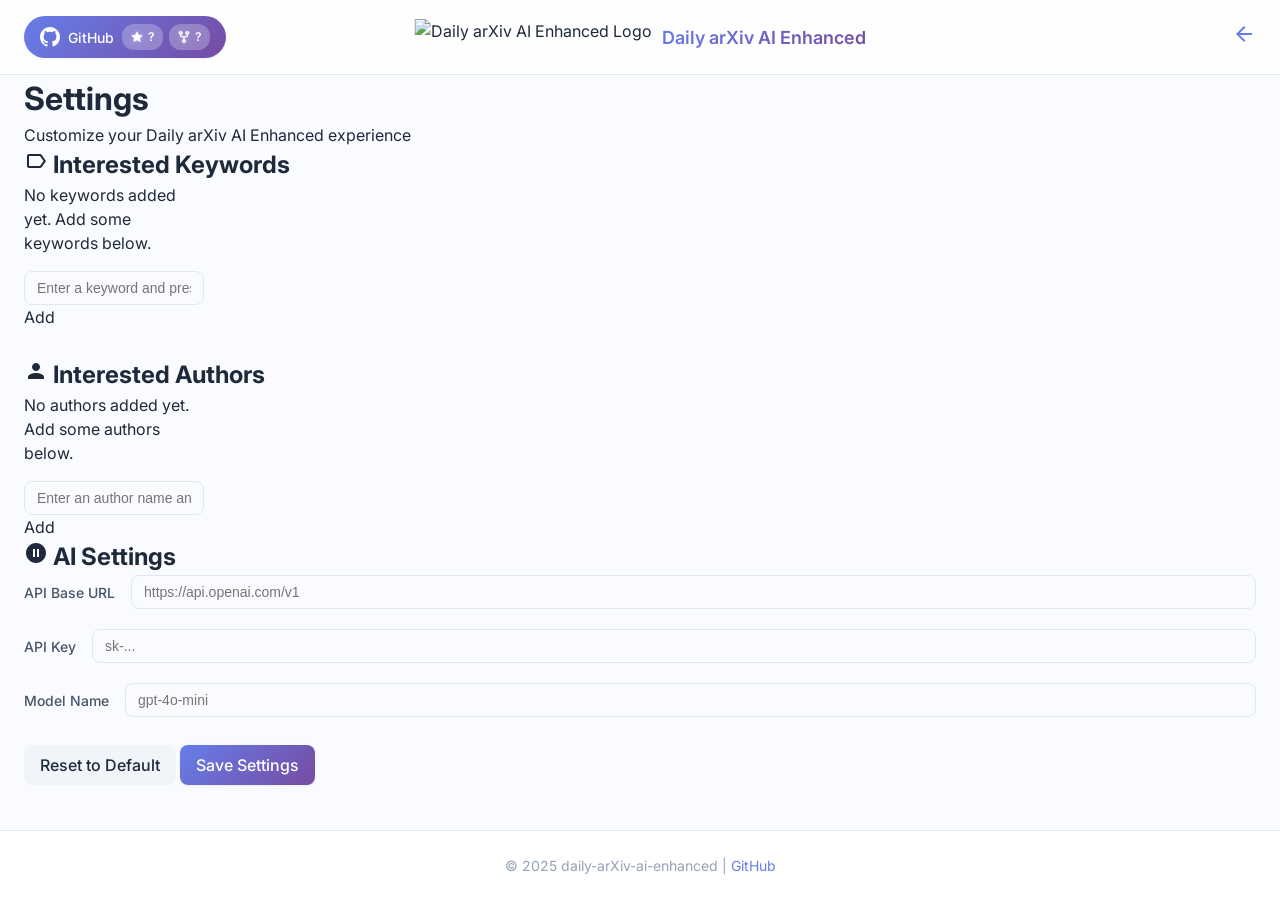
==== settings.html @ f6336b43 "feat: truncate card text, on-demand AI generation, AI settings - Card abstract capped at 4 lines via" ====
<!DOCTYPE html>
<html lang="zh-CN">
<head>
    <meta charset="UTF-8">
    <meta name="viewport" content="width=device-width, initial-scale=1.0">
    <meta name="description" content="daily arxiv ai-enhanced settings">
    <title>Settings - Daily arXiv AI Enhanced</title>
    <link rel="icon" type="image/png" href="assets/logo2-removebg-preview.png">
    <link rel="shortcut icon" type="image/png" href="assets/logo2-removebg-preview.png">
    <link rel="stylesheet" href="css/styles.css">
    <link rel="stylesheet" href="css/settings.css">
    <link rel="stylesheet" href="https://fonts.googleapis.com/css2?family=Inter:wght@300;400;500;600;700&display=swap">

    <!-- Authentication Scripts -->
    <script src="js/auth-config.js"></script>
    <script src="js/auth.js"></script>
    <script>
        // Check authentication on page load
        Auth.requireAuth();

        // Show logout button only if password protection is enabled
        document.addEventListener('DOMContentLoaded', function() {
            const logoutButton = document.getElementById('logoutButton');
            if (logoutButton && Auth.isPasswordEnabled()) {
                logoutButton.style.display = '';
            }
        });
    </script>
</head>
<body>
    <div class="app-container">
        <header>
            <div class="header-content">
                <div class="header-left">
                    <a href="https://github.com/dw-dengwei/daily-arXiv-ai-enhanced" target="_blank" class="github-button">
                        <svg height="20" width="20" viewBox="0 0 16 16" fill="currentColor" xmlns="http://www.w3.org/2000/svg">
                            <path fill-rule="evenodd" d="M8 0C3.58 0 0 3.58 0 8c0 3.54 2.29 6.53 5.47 7.59.4.07.55-.17.55-.38 0-.19-.01-.82-.01-1.49-2.01.37-2.53-.49-2.69-.94-.09-.23-.48-.94-.82-1.13-.28-.15-.68-.52-.01-.53.63-.01 1.08.58 1.23.82.72 1.21 1.87.87 2.33.66.07-.52.28-.87.51-1.07-1.78-.2-3.64-.89-3.64-3.95 0-.87.31-1.59.82-2.15-.08-.2-.36-1.02.08-2.12 0 0 .67-.21 2.2.82.64-.18 1.32-.27 2-.27.68 0 1.36.09 2 .27 1.53-1.04 2.2-.82 2.2-.82.44 1.1.16 1.92.08 2.12.51.56.82 1.27.82 2.15 0 3.07-1.87 3.75-3.65 3.95.29.25.54.73.54 1.48 0 1.07-.01 1.93-.01 2.2 0 .21.15.46.55.38A8.013 8.013 0 0016 8c0-4.42-3.58-8-8-8z"></path>
                        </svg>
                        <span class="github-text">GitHub</span>
                        <div class="github-stats">
                            <div class="star-badge">
                                <svg width="14" height="14" viewBox="0 0 24 24" fill="currentColor">
                                    <path d="M12 2l3.09 6.26L22 9.27l-5 4.87 1.18 6.88L12 17.77l-6.18 3.25L7 14.14 2 9.27l6.91-1.01L12 2z"/>
                                </svg>
                                <span class="star-count" id="starCount">-</span>
                            </div>
                            <div class="fork-badge">
                                <svg width="14" height="14" viewBox="0 0 16 16" fill="currentColor">
                                    <path d="M5 5.372v.878c0 .414.336.75.75.75h4.5a.75.75 0 0 0 .75-.75v-.878a2.25 2.25 0 1 1 1.5 0v.878a2.25 2.25 0 0 1-2.25 2.25h-1.5v2.128a2.251 2.251 0 1 1-1.5 0V8.5h-1.5A2.25 2.25 0 0 1 3.5 6.25v-.878a2.25 2.25 0 1 1 1.5 0ZM5 3.25a.75.75 0 1 0-1.5 0 .75.75 0 0 0 1.5 0Zm6.75.75a.75.75 0 1 0 0-1.5.75.75 0 0 0 0 1.5Zm-3 8.75a.75.75 0 1 0-1.5 0 .75.75 0 0 0 1.5 0Z"/>
                                </svg>
                                <span class="fork-count" id="forkCount">-</span>
                            </div>
                        </div>
                    </a>
                </div>
                
                <div class="header-center">
                    <a href="index.html" class="site-logo">
                        <img src="assets/logo2-removebg-preview.png" alt="Daily arXiv AI Enhanced Logo" class="logo-image">
                        <span class="site-title">Daily arXiv AI Enhanced</span>
                    </a>
                </div>
                
                <div class="header-controls">
                    <a href="index.html" class="back-button">
                        <svg width="24" height="24" viewBox="0 0 24 24" fill="none" xmlns="http://www.w3.org/2000/svg">
                            <path d="M20 11H7.83L13.42 5.41L12 4L4 12L12 20L13.41 18.59L7.83 13H20V11Z" fill="currentColor"/>
                        </svg>
                    </a>
                    <button id="logoutButton" onclick="Auth.logout()" class="icon-button" title="Logout" style="border: none; background: transparent; cursor: pointer; color: #e74c3c; display: none;">
                        <svg width="24" height="24" viewBox="0 0 24 24" fill="none" xmlns="http://www.w3.org/2000/svg">
                            <path d="M17 7L15.59 8.41L18.17 11H8V13H18.17L15.59 15.59L17 17L22 12L17 7ZM4 5H12V3H4C2.9 3 2 3.9 2 5V19C2 20.1 2.9 21 4 21H12V19H4V5Z" fill="currentColor"/>
                        </svg>
                    </button>
                </div>
            </div>
        </header>

        <main class="settings-page">
            <div class="settings-container">
                <div class="settings-header">
                    <h1>Settings</h1>
                    <p>Customize your Daily arXiv AI Enhanced experience</p>
                </div>

                <div class="settings-content">
                    <div class="settings-section">
                        <h2 class="keyword-section-title">
                            <svg width="24" height="24" viewBox="0 0 24 24" fill="none" xmlns="http://www.w3.org/2000/svg">
                                <path d="M17.63 5.84C17.27 5.33 16.67 5 16 5L5 5.01C3.9 5.01 3 5.9 3 7V17C3 18.1 3.9 18.99 5 18.99L16 19C16.67 19 17.27 18.67 17.63 18.16L22 12L17.63 5.84ZM16 17H5V7H16L19.55 12L16 17Z" fill="currentColor"/>
                            </svg>
                            Interested Keywords
                        </h2>
                        <div class="settings-card">
                            <div class="settings-item">
                                <div class="tag-selector">
                                    <div class="selected-tags" id="selectedKeywords">
                                        <div class="empty-tag-message" id="emptyTagMessage">No keywords added yet. Add some keywords below.</div>
                                    </div>
                                    <div class="tag-input-container">
                                        <input type="text" id="keywordInput" class="settings-input" placeholder="Enter a keyword and press Enter...">
                                        <button id="addKeyword" class="add-tag-button">Add</button>
                                    </div>
                                </div>
                            </div>
                        </div>
                    </div>

                    <div class="settings-section">
                        <h2 class="keyword-section-title">
                            <svg width="24" height="24" viewBox="0 0 24 24" fill="none" xmlns="http://www.w3.org/2000/svg">
                                <path d="M12 12c2.21 0 4-1.79 4-4s-1.79-4-4-4-4 1.79-4 4 1.79 4 4 4zm0 2c-2.67 0-8 1.34-8 4v2h16v-2c0-2.66-5.33-4-8-4z" fill="currentColor"/>
                            </svg>
                            Interested Authors
                        </h2>
                        <div class="settings-card">
                            <div class="settings-item">
                                <div class="tag-selector">
                                    <div class="selected-tags" id="selectedAuthors">
                                        <div class="empty-tag-message" id="emptyAuthorMessage">No authors added yet. Add some authors below.</div>
                                    </div>
                                    <div class="tag-input-container">
                                        <input type="text" id="authorInput" class="settings-input" placeholder="Enter an author name and press Enter...">
                                        <button id="addAuthor" class="add-tag-button">Add</button>
                                    </div>
                                </div>
                            </div>
                        </div>
                    </div>
                </div>

                    <div class="settings-section">
                        <h2 class="keyword-section-title">
                            <svg width="24" height="24" viewBox="0 0 24 24" fill="none" xmlns="http://www.w3.org/2000/svg">
                                <path d="M12 2C6.48 2 2 6.48 2 12s4.48 10 10 10 10-4.48 10-10S17.52 2 12 2zm-1 14H9V8h2v8zm4 0h-2V8h2v8z" fill="currentColor"/>
                            </svg>
                            AI Settings
                        </h2>
                        <div class="settings-card">
                            <div class="settings-item">
                                <label>API Base URL</label>
                                <input type="text" id="aiBaseUrl" class="settings-input" placeholder="https://api.openai.com/v1" style="flex:1;margin-left:16px;">
                            </div>
                            <div class="settings-item">
                                <label>API Key</label>
                                <input type="password" id="aiApiKey" class="settings-input" placeholder="sk-..." style="flex:1;margin-left:16px;">
                            </div>
                            <div class="settings-item">
                                <label>Model Name</label>
                                <input type="text" id="aiModelName" class="settings-input" placeholder="gpt-4o-mini" style="flex:1;margin-left:16px;">
                            </div>
                        </div>
                    </div>

                <div class="settings-actions">
                    <button id="resetSettings" class="button">Reset to Default</button>
                    <button id="saveSettings" class="button primary">Save Settings</button>
                </div>
            </div>
        </main>
        
        <footer>
            <div class="footer-content">
                <p>&copy; 2025 daily-arXiv-ai-enhanced | <a href="https://github.com/dw-dengwei/daily-arXiv-ai-enhanced" target="_blank">GitHub</a></p>
            </div>
        </footer>
    </div>

    <script src="js/settings.js"></script>
</body>
</html>
---- css/styles.css ----
/* 基础样式 */
:root {
  --primary-color: #667eea;
  --secondary-color: #764ba2;
  --accent-color: #6d2dad;
  --gradient-primary: linear-gradient(135deg, #667eea 0%, #764ba2 100%);
  --gradient-light: linear-gradient(135deg, #e0e7ff 0%, #f3e8ff 100%);
  --background-color: #fafbff;
  --card-bg-color: #ffffff;
  --background-hover: #f1f5f9;
  --text-color: #1e293b;
  --text-secondary: #475569;
  --text-tertiary: #94a3b8;
  --border-color: #e2e8f0;
  --border-accent: rgba(102, 126, 234, 0.2);
  --shadow-sm: 0 1px 3px rgba(102, 126, 234, 0.1);
  --shadow-md: 0 4px 15px rgba(102, 126, 234, 0.15);
  --shadow-lg: 0 8px 25px rgba(102, 126, 234, 0.2);
  --radius-sm: 8px;
  --radius-md: 12px;
  --transition: all 0.2s ease;
  --match-highlight: rgba(255, 223, 77, 0.22); /* 更明显的浅黄色背景 */
  --gold-color: #ffd700;
  --gold-dark: #d4af37;
  --gold-gradient: linear-gradient(135deg, #ffd700 0%, #d4af37 100%);
  --author-color: #10b981;
  --author-gradient: linear-gradient(135deg, #10b981 0%, #059669 100%);
  --keyword-color: #8b5cf6;
  --keyword-gradient: linear-gradient(135deg, #8b5cf6 0%, #7c3aed 100%);
}

* {
  margin: 0;
  padding: 0;
  box-sizing: border-box;
}

body {
  font-family: 'Inter', -apple-system, BlinkMacSystemFont, 'Segoe UI', Roboto, Helvetica, Arial, sans-serif;
  background-color: var(--background-color);
  color: var(--text-color);
  line-height: 1.5;
  -webkit-font-smoothing: antialiased;
  -moz-osx-font-smoothing: grayscale;
}

a {
  color: var(--primary-color);
  text-decoration: none;
}

a:hover {
  text-decoration: underline;
}

button {
  cursor: pointer;
  border: none;
  background: none;
  font: inherit;
  color: inherit;
}

.button {
  display: inline-flex;
  align-items: center;
  justify-content: center;
  gap: 8px;
  padding: 8px 16px;
  border-radius: var(--radius-sm);
  font-weight: 500;
  transition: var(--transition);
  background-color: var(--background-hover);
}

.button:hover {
  background-color: var(--border-color);
}

.button.primary {
  background: var(--gradient-primary);
  color: white;
  box-shadow: var(--shadow-sm);
}

.button.primary:hover {
  box-shadow: var(--shadow-md);
  transform: translateY(-1px);
}

.icon-button {
  display: flex;
  align-items: center;
  justify-content: center;
  width: 36px;
  height: 36px;
  border-radius: 50%;
  transition: var(--transition);
  color: var(--primary-color);
}

.icon-button:hover {
  background-color: rgba(102, 126, 234, 0.1);
}

/* 视图控制按钮样式 */
.view-controls {
  display: flex;
  align-items: center;
  gap: 4px;
}

.view-icon {
  display: flex;
  align-items: center;
  justify-content: center;
  margin-right: 2px;
  color: var(--primary-color);
  font-size: 14px;
}

.view-controls .button {
  border: 1px solid var(--border-accent);
  background-color: rgba(102, 126, 234, 0.05);
  padding: 4px 10px;
  font-size: 13px;
}

.view-controls .button:hover {
  background-color: rgba(102, 126, 234, 0.1);
}

.view-controls .button.active {
  background-color: rgba(102, 126, 234, 0.15);
  border-color: var(--primary-color);
  color: var(--primary-color);
  font-weight: 500;
}

/* 布局容器 */
.app-container {
  display: flex;
  flex-direction: column;
  min-height: 100vh;
}

/* 页头 */
header {
  position: sticky;
  top: 0;
  z-index: 100;
  background-color: rgba(255, 255, 255, 0.8);
  backdrop-filter: blur(10px);
  -webkit-backdrop-filter: blur(10px);
  border-bottom: 1px solid var(--border-color);
}

.header-content {
  display: flex;
  justify-content: space-between;
  align-items: center;
  padding: 16px 24px;
  max-width: 1440px;
  margin: 0 auto;
  width: 100%;
}

.header-left {
  display: flex;
  align-items: center;
  gap: 16px;
}

.header-center {
  display: flex;
  align-items: center;
  justify-content: center;
  position: absolute;
  left: 50%;
  transform: translateX(-50%);
}

.site-logo {
  display: flex;
  align-items: center;
  gap: 10px;
  text-decoration: none !important;
  color: var(--text-color);
  transition: var(--transition);
}

.site-logo:hover {
  text-decoration: none;
  opacity: 0.9;
}

.logo-image {
  height: 36px;
  width: auto;
}

.site-title {
  font-size: 18px;
  font-weight: 600;
  background: var(--gradient-primary);
  -webkit-background-clip: text;
  -webkit-text-fill-color: transparent;
  background-clip: text;
}

.header-content h1 {
  font-size: 20px;
  font-weight: 600;
}

.github-button {
  display: flex;
  align-items: center;
  gap: 8px;
  padding: 8px 16px;
  border-radius: 24px;
  background: var(--gradient-primary);
  color: white;
  font-size: 14px;
  font-weight: 500;
  transition: var(--transition);
  text-decoration: none !important;
  box-shadow: var(--shadow-sm);
}

.github-button:hover {
  background: var(--gradient-primary);
  text-decoration: none !important;
  transform: translateY(-1px);
  color: white;
  box-shadow: var(--shadow-md);
}

.github-button svg {
  fill: white;
}

.github-text {
  font-weight: 500;
}

.github-stats {
  display: flex;
  gap: 6px;
}

.star-badge,
.fork-badge {
  display: flex;
  align-items: center;
  gap: 4px;
  background-color: rgba(255, 255, 255, 0.25);
  border-radius: 12px;
  padding: 4px 8px;
  font-size: 12px;
  font-weight: 600;
}

.star-badge svg {
  fill: white;
  filter: drop-shadow(0 0 2px rgba(255, 255, 255, 0.3));
}

.fork-badge svg {
  fill: white;
  filter: drop-shadow(0 0 2px rgba(255, 255, 255, 0.3));
}

.star-count,
.fork-count {
  color: white;
  font-weight: 600;
}

.header-controls {
  display: flex;
  align-items: center;
  gap: 20px;
}

.date-selector {
  display: flex;
  align-items: center;
  gap: 8px;
  border-radius: var(--radius-sm);
  padding: 2px;
}

.date-display {
  display: flex;
  align-items: center;
  gap: 4px;
  font-weight: 500;
  color: var(--text-color);
}

/* 类别导航栏 */
.category-nav {
  background-color: rgba(255, 255, 255, 0.8);
  backdrop-filter: blur(10px);
  -webkit-backdrop-filter: blur(10px);
  position: sticky;
  top: 70px;
  z-index: 10;
  display: flex;
  flex-direction: column;
  align-items: center; /* 居中显示 */
}

.category-nav::-webkit-scrollbar {
  display: none;
}

.category-label-container {
  display: flex;
  align-items: center;
  max-width: 1440px; /* 与main容器的max-width相同 */
  width: 100%;
  padding: 10px 24px 5px 24px; /* 减少上下内边距 */
  margin: 0 auto; /* 居中显示 */
  position: relative;
}

.category-nav-label, .filter-nav-label {
  font-weight: 600;
  background: var(--gradient-primary);
  -webkit-background-clip: text;
  -webkit-text-fill-color: transparent;
  background-clip: text;
  margin-right: 8px; /* 减少右侧间距 */
  white-space: nowrap;
  min-width: 90px; /* 减少宽度从120px到90px */
  letter-spacing: 0.3px; /* 减少字母间距 */
  font-size: 14px; /* 减小字体大小 */
  text-transform: uppercase;
  opacity: 1; /* 增加不透明度 */
  position: relative;
  z-index: 1;
  padding-left: 3px; /* 减少左侧内边距 */
}

/* 删除装饰线的CSS规则 */
.category-nav-label::after, .keyword-nav-label::after {
  content: none; /* 移除装饰线 */
}

.category-scroll {
  display: flex;
  overflow-x: auto;
  gap: 10px;
  -ms-overflow-style: none;
  scrollbar-width: none;
  width: 100%;
  justify-content: flex-start; /* 改为左对齐 */
  flex-wrap: nowrap; /* 禁止换行 */
  white-space: nowrap; /* 确保内容不会换行 */
  /* 添加鼠标滚轮横向滚动支持 */
  overflow-y: hidden;
}

.filter-scroll {
  display: flex;
  overflow-x: auto;
  gap: 10px;
  -ms-overflow-style: none;
  scrollbar-width: none;
  width: 100%;
  justify-content: flex-start; /* 改为左对齐 */
  flex-wrap: nowrap; /* 禁止换行 */
  white-space: nowrap; /* 确保内容不会换行 */
  /* 添加鼠标滚轮横向滚动支持 */
  overflow-y: hidden;
}

/* Text search UI */
.text-search {
  display: inline-flex;
  align-items: center;
  gap: 8px;
  margin-right: 8px;
}

.text-search .search-input-wrapper {
  display: inline-flex;
  align-items: center;
  gap: 6px;
  background-color: var(--background-hover);
  border: 1px solid var(--border-accent);
  border-radius: 16px;
  padding: 4px 8px;
}

#textSearchInput {
  border: none;
  outline: none;
  background: transparent;
  font-size: 14px;
  color: var(--text-color);
  width: 220px;
}

.text-search .clear-x {
  width: 22px;
  height: 22px;
  border-radius: 50%;
  background-color: rgba(0,0,0,0.08);
  color: var(--text-secondary);
  display: inline-flex;
  align-items: center;
  justify-content: center;
}

.text-search .clear-x:hover {
  background-color: rgba(0,0,0,0.14);
}

.filter-scroll::-webkit-scrollbar {
  display: none;
}

/* ── Topics row ─────────────────────────────────────────────────── */
.topics-label-container {
  display: flex;
  align-items: center;
  max-width: 1440px;
  width: 100%;
  padding: 6px 24px 4px 24px;
  margin: 0 auto;
  gap: 8px;
}

.topics-nav-label {
  font-weight: 600;
  background: linear-gradient(135deg, #0ea5e9 0%, #06b6d4 100%);
  -webkit-background-clip: text;
  -webkit-text-fill-color: transparent;
  background-clip: text;
  white-space: nowrap;
  min-width: 60px;
  font-size: 13px;
  letter-spacing: 0.05em;
  text-transform: uppercase;
}

.topics-scroll {
  display: flex;
  overflow-x: auto;
  gap: 6px;
  flex: 1;
  scrollbar-width: none;
}

.topics-scroll::-webkit-scrollbar {
  display: none;
}

.topic-button {
  display: inline-flex;
  align-items: center;
  gap: 4px;
  flex-shrink: 0;
  padding: 5px 10px;
  background-color: var(--background-hover);
  border: none;
  border-radius: 16px;
  font-size: 13px;
  font-weight: 500;
  color: var(--text-secondary);
  cursor: pointer;
  transition: var(--transition);
  white-space: nowrap;
  box-shadow: 0 1px 2px rgba(0, 0, 0, 0.04);
}

.topic-button:hover {
  background-color: var(--border-color);
  color: var(--text-color);
}

.topic-button.active {
  background: linear-gradient(135deg, #0ea5e9 0%, #06b6d4 100%);
  color: white;
}

.topic-remove {
  font-size: 14px;
  line-height: 1;
  opacity: 0.6;
  padding-left: 2px;
}

.topic-remove:hover {
  opacity: 1;
}

.add-topic-btn {
  flex-shrink: 0;
  width: 28px;
  height: 28px;
  border-radius: 50%;
  border: 1.5px dashed #0ea5e9;
  background: transparent;
  color: #0ea5e9;
  font-size: 18px;
  line-height: 1;
  cursor: pointer;
  display: flex;
  align-items: center;
  justify-content: center;
  transition: var(--transition);
}

.add-topic-btn:hover {
  background: linear-gradient(135deg, #0ea5e9 0%, #06b6d4 100%);
  color: white;
  border-style: solid;
}

.topic-input-container {
  display: flex;
  align-items: center;
  gap: 6px;
}

.topic-input-container input {
  padding: 4px 10px;
  border: 1.5px solid #0ea5e9;
  border-radius: 14px;
  font-size: 13px;
  outline: none;
  width: 180px;
  background: var(--background-color);
  color: var(--text-color);
}

.topic-confirm-btn,
.topic-cancel-btn {
  border: none;
  border-radius: 12px;
  padding: 4px 10px;
  font-size: 13px;
  cursor: pointer;
  transition: var(--transition);
}

.topic-confirm-btn {
  background: linear-gradient(135deg, #0ea5e9 0%, #06b6d4 100%);
  color: white;
}

.topic-cancel-btn {
  background: var(--background-hover);
  color: var(--text-secondary);
}
/* ── Topic word picker row ───────────────────────────────────────── */
.topic-word-picker-row {
  display: flex;
  align-items: center;
  max-width: 1440px;
  width: 100%;
  padding: 4px 24px 6px 24px;
  margin: 0 auto;
  position: relative;
}

.topic-word-picker-label {
  font-weight: 600;
  background: linear-gradient(135deg, #0ea5e9 0%, #06b6d4 100%);
  -webkit-background-clip: text;
  -webkit-text-fill-color: transparent;
  background-clip: text;
  white-space: nowrap;
  min-width: 90px;
  font-size: 13px;
  letter-spacing: 0.05em;
  text-transform: uppercase;
  margin-right: 8px;
  opacity: 0.7;
}

.topic-word-picker-scroll {
  display: flex;
  flex-wrap: wrap;
  gap: 6px;
  flex: 1;
  min-width: 0;
}

.topic-word-btn {
  display: inline-flex;
  align-items: center;
  gap: 4px;
  padding: 3px 10px;
  border: 1.5px solid var(--border-color);
  border-radius: 14px;
  background: transparent;
  font-size: 12px;
  font-weight: 500;
  color: var(--text-tertiary);
  cursor: pointer;
  transition: var(--transition);
  text-decoration: line-through;
}

.topic-word-btn.active {
  border-color: #0ea5e9;
  color: #0ea5e9;
  background: rgba(14, 165, 233, 0.06);
  text-decoration: none;
}

.topic-word-btn:hover {
  border-color: #06b6d4;
  color: #06b6d4;
  text-decoration: none;
}

.topic-word-count {
  font-size: 11px;
  opacity: 0.7;
  font-weight: 400;
}
/* ── End Topics row ──────────────────────────────────────────────── */

.filter-label-container {
  display: flex;
  align-items: center;
  max-width: 1440px; /* 与main容器的max-width相同 */
  width: 100%;
  padding: 10px 24px 5px 24px; /* 与category标签容器保持一致 */
  margin: 0 auto; /* 居中显示 */
  position: relative;
}

.category-button {
  display: inline-flex;
  align-items: center;
  justify-content: center;
  flex-shrink: 0;
  padding: 6px 12px;
  background-color: var(--background-hover);
  border-radius: 16px;
  font-size: 14px;
  font-weight: 500;
  color: var(--text-secondary);
  transition: var(--transition);
  white-space: nowrap;
  margin: 0 2px;
  box-shadow: 0 1px 2px rgba(0, 0, 0, 0.04);
}

.keyword-tag {
  display: inline-flex;
  align-items: center;
  justify-content: center;
  flex-shrink: 0;
  padding: 6px 12px;
  background-color: var(--background-hover);
  border-radius: 16px;
  font-size: 14px;
  font-weight: 500;
  color: var(--text-secondary);
  transition: var(--transition);
  white-space: nowrap;
  cursor: pointer;
  margin: 0 2px;
  box-shadow: 0 1px 2px rgba(0, 0, 0, 0.04);
}

.category-count {
  display: inline-flex;
  align-items: center;
  justify-content: center;
  margin-left: 6px;
  min-width: 20px;
  height: 20px;
  background-color: rgba(0, 0, 0, 0.05);
  border-radius: 10px;
  font-size: 12px;
  padding: 0 6px;
  transition: var(--transition);
}

.category-button:hover {
  background-color: var(--border-color);
  color: var(--text-color);
}

.keyword-tag:hover {
  background-color: var(--border-color);
  color: var(--text-color);
}

.category-button.active {
  background: var(--gradient-primary);
  color: white;
  box-shadow: var(--shadow-sm);
}

/* 作者按钮样式 */
.author-button {
  background-color: rgba(102, 126, 234, 0.08); /* primary tint */
  color: var(--primary-color);
  border: 1px solid rgba(102, 126, 234, 0.25);
}

.author-button:hover {
  background-color: rgba(102, 126, 234, 0.12);
  border-color: rgba(102, 126, 234, 0.35);
}

.author-button.active {
  background: var(--gradient-primary);
  color: white;
  border-color: var(--primary-color);
  box-shadow: 0 2px 8px rgba(102, 126, 234, 0.25);
}

/* 关键词按钮样式 */
.keyword-button {
  background-color: rgba(167, 139, 250, 0.10); /* accent tint */
  color: var(--accent-color);
  border: 1px solid rgba(167, 139, 250, 0.25);
}

.keyword-button:hover {
  background-color: rgba(167, 139, 250, 0.14);
  border-color: rgba(167, 139, 250, 0.35);
}

.keyword-button.active {
  background: linear-gradient(135deg, var(--accent-color) 0%, var(--secondary-color) 100%);
  color: white;
  border-color: var(--accent-color);
  box-shadow: 0 2px 8px rgba(167, 139, 250, 0.25);
}

.keyword-tag.active {
  background: var(--gradient-primary);
  color: white;
  box-shadow: var(--shadow-sm);
}

.category-button.active .category-count {
  background-color: rgba(255, 255, 255, 0.3);
  color: #fff;
}

/* 标签动画效果 */
.keyword-tag.tag-appear,
.category-button.tag-appear {
  animation: tagAppear 0.3s ease;
}

.keyword-tag.tag-highlight,
.category-button.tag-highlight {
  animation: tagHighlight 1s ease;
}

@keyframes tagAppear {
  0% {
    opacity: 0;
    transform: translateY(10px);
  }
  100% {
    opacity: 1;
    transform: translateY(0);
  }
}

@keyframes tagHighlight {
  0% {
    transform: scale(1);
    box-shadow: 0 0 0 rgba(102, 126, 234, 0.4);
  }
  50% {
    transform: scale(1.05);
    box-shadow: 0 0 8px rgba(102, 126, 234, 0.6);
  }
  100% {
    transform: scale(1);
    box-shadow: 0 0 0 rgba(102, 126, 234, 0.4);
  }
}

/* 主要内容区域 */
main {
  flex: 1;
  padding: 0 24px 24px 24px; /* 修改上边距为0，保持左右下边距 */
  max-width: 1440px;
  margin: 0 auto;
  width: 100%;
}

/* 论文容器 - 网格视图 */
.paper-container {
  display: grid;
  grid-template-columns: repeat(auto-fill, minmax(350px, 1fr));
  gap: 30px;
  margin-top: 24px;
  align-items: flex-start;
}

/* 论文容器 - 列表视图 */
.paper-container.list-view {
  display: flex;
  flex-direction: column;
  gap: 20px;
}

/* 论文卡片 - 网格视图 */
.paper-card {
  background-color: var(--card-bg-color);
  border-radius: var(--radius-md);
  box-shadow: var(--shadow-sm);
  overflow: visible;
  transition: var(--transition);
  cursor: pointer;
  height: auto;
  min-height: 100%;
  display: flex;
  flex-direction: column;
  position: relative;
}

.paper-card:hover {
  box-shadow: var(--shadow-md);
  transform: translateY(-2px);
  background-color: var(--background-light);
}

.paper-card-header {
  padding: 16px;
  border-bottom: 1px solid var(--border-color);
}

.paper-card-title {
  font-size: 16px;
  font-weight: 600;
  margin-bottom: 12px;
  line-height: 1.5;
  overflow: visible;
}

.paper-card-authors {
  font-size: 14px;
  color: var(--text-secondary);
  margin-bottom: 12px;
  line-height: 1.4;
  overflow: visible;
}

/* 作者列表项样式 */
.paper-card-authors .author-item {
  display: inline;
  white-space: nowrap;
}

/* 作者省略号样式 */
.paper-card-authors .author-ellipsis {
  display: inline;
  color: var(--text-tertiary);
  font-weight: 500;
  margin: 0 2px;
  user-select: none;
}

.paper-card-categories {
  display: flex;
  flex-wrap: wrap;
  gap: 6px;
  margin-bottom: 6px;
}

.category-tag {
  font-size: 12px;
  padding: 2px 8px;
  border-radius: 12px;
  background-color: var(--background-hover);
  color: var(--text-secondary);
  border: 1px solid var(--border-accent);
}

.paper-card-body {
  padding: 20px;
  flex-grow: 1;
  display: flex;
  flex-direction: column;
}

.paper-card-summary {
  font-size: 14px;
  color: var(--text-secondary);
  line-height: 1.5;
  overflow: hidden;
  display: -webkit-box;
  -webkit-line-clamp: 4;
  -webkit-box-orient: vertical;
  margin-bottom: 20px;
  border-left: 3px solid var(--primary-color);
  padding-left: 12px;
  background-color: rgba(102, 126, 234, 0.05);
  padding: 12px;
  border-radius: 6px;
}

.paper-card-footer {
  margin-top: auto;
  display: flex;
  justify-content: space-between;
  align-items: center;
}

.paper-card-date {
  font-size: 12px;
  color: var(--text-tertiary);
}

.paper-card-link {
  font-size: 14px;
  color: var(--primary-color);
  font-weight: 500;
}

/* 论文卡片 - 列表视图 */
.list-view .paper-card {
  flex-direction: row;
  align-items: center;
  padding: 16px;
  gap: 20px;
}

.list-view .paper-card-header {
  padding: 0;
  border-bottom: none;
  flex: 1;
}

.list-view .paper-card-body {
  padding: 0;
  flex: 2;
}

.list-view .paper-card-footer {
  margin-top: 0;
  padding: 0;
  flex: 0 0 auto;
}

/* 论文详情模态框 */
.paper-modal {
  display: none;
  position: fixed;
  top: 0;
  left: 0;
  width: 100%;
  height: 100%;
  background-color: rgba(0, 0, 0, 0.5);
  z-index: 1000;
  overflow-y: auto;
  backdrop-filter: blur(5px);
  -webkit-backdrop-filter: blur(5px);
}

.paper-modal.active {
  display: flex;
  justify-content: center;
  align-items: flex-start;
}

.paper-modal-content {
  background-color: var(--card-bg-color);
  border-radius: var(--radius-md);
  box-shadow: var(--shadow-md);
  width: 90%;
  max-width: 800px;
  margin: 60px auto;
  max-height: calc(100vh - 120px);
  display: flex;
  flex-direction: column;
  animation: modalFadeIn 0.3s ease;
}

@keyframes modalFadeIn {
  from {
    opacity: 0;
    transform: translateY(20px);
  }
  to {
    opacity: 1;
    transform: translateY(0);
  }
}

.paper-modal-header {
  padding: 20px;
  border-bottom: 1px solid var(--border-color);
  display: flex;
  justify-content: space-between;
  align-items: center;
  position: relative;
}

.paper-modal-header h2 {
  font-size: 20px;
  font-weight: 600;
}

.paper-modal-body {
  padding: 20px;
  overflow-y: auto;
  flex: 1;
}

.paper-modal-body h3 {
  font-size: 18px;
  font-weight: 600;
  margin-bottom: 16px;
}

.paper-modal-body p {
  margin-bottom: 16px;
  line-height: 1.6;
}

.paper-modal-footer {
  display: flex;
  justify-content: space-between;
  align-items: center;
  gap: 8px;
  padding: 16px;
  border-top: 1px solid var(--border-color);
}

.paper-navigation {
  display: flex;
  flex-direction: column;
  align-items: flex-start;
  gap: 4px;
}

.paper-modal-buttons {
  display: flex;
  gap: 8px;
  align-items: center;
}

.paper-modal-footer .button.icon-button {
  width: 40px;
  height: 40px;
  padding: 8px;
  display: flex;
  align-items: center;
  justify-content: center;
  transition: all 0.2s ease;
  position: relative;
  border: none;
  background: none;
}

.paper-modal-footer .button.icon-button:not(.primary) {
  color: var(--text-primary);
}

.paper-modal-footer .button.icon-button:not(.primary):hover {
  color: var(--primary-color);
  transform: translateY(-1px);
}

/* Special styling for arXiv logo */
.paper-modal-footer #paperLink svg {
  width: 60px;
  height: 27px;
  margin: -2px -10px;
}

.paper-modal-footer .button.icon-button.primary {
  background: none;
}

.paper-modal-footer .button.icon-button.primary:hover {
  transform: translateY(-1px);
}

/* Tooltip styles */
.paper-modal-footer .button.icon-button::after {
  content: attr(title);
  position: absolute;
  bottom: 100%;
  left: 50%;
  transform: translateX(-50%);
  padding: 4px 8px;
  background-color: rgba(0, 0, 0, 0.8);
  color: white;
  font-size: 12px;
  border-radius: 4px;
  white-space: nowrap;
  opacity: 0;
  visibility: hidden;
  transition: all 0.2s ease;
  pointer-events: none;
  margin-bottom: 5px;
}

.paper-modal-footer .button.icon-button:hover::after {
  opacity: 1;
  visibility: visible;
}

.navigation-hint {
  font-size: 12px;
  color: var(--text-tertiary);
  font-weight: 500;
}

.paper-position {
  font-size: 14px;
  color: var(--text-secondary);
  font-weight: 600;
}

/* 日期选择器样式 */
.date-picker-modal {
  position: fixed;
  top: 0;
  left: 0;
  right: 0;
  bottom: 0;
  background-color: rgba(0, 0, 0, 0.5);
  display: flex;
  align-items: center;
  justify-content: center;
  z-index: 1000;
  opacity: 0;
  visibility: hidden;
  transition: var(--transition);
  backdrop-filter: blur(5px);
  -webkit-backdrop-filter: blur(5px);
  pointer-events: none;
}

.date-picker-modal.active {
  opacity: 1;
  visibility: visible;
  pointer-events: auto;
}

.date-picker-content {
  background-color: var(--card-bg-color);
  border-radius: var(--radius-md);
  box-shadow: 0 10px 25px rgba(0, 0, 0, 0.1);
  width: 100%;
  max-width: 360px;
  max-height: 90vh;
  overflow-y: auto;
  animation: modalFadeIn 0.3s ease forwards;
  padding: 24px;
  border: 1px solid rgba(0, 0, 0, 0.08);
}

.date-picker-header {
  display: flex;
  justify-content: space-between;
  align-items: center;
  padding: 16px 20px;
  border-bottom: 1px solid var(--border-color);
}

.date-picker-header h3 {
  font-size: 18px;
  font-weight: 600;
}

.date-picker-body {
  padding: 0;
}

.date-picker-title {
  font-size: 18px;
  font-weight: 600;
  margin: 0 0 16px 0;
  color: var(--primary-color);
  text-align: center;
}

.flatpickr-container {
  margin-bottom: 20px;
  width: 100%;
}

.flatpickr-container input {
  display: none;
}

/* Make flatpickr calendar take full width */
.flatpickr-calendar {
  width: 100% !important;
  max-width: 100% !important;
  padding: 0 !important;
  box-sizing: border-box !important;
  background: transparent !important;
  box-shadow: none !important;
  border: none !important;
}

.flatpickr-months {
  width: 100% !important;
  padding: 0;
  margin-bottom: 10px;
  background-color: transparent !important;
}

.flatpickr-month {
  background-color: transparent !important;
  color: var(--text-color) !important;
}

.flatpickr-current-month {
  padding: 0 !important;
  font-size: 18px !important;
  font-weight: 600 !important;
}

.flatpickr-monthDropdown-months {
  font-weight: 600 !important;
  color: var(--text-color) !important;
}

.flatpickr-prev-month, .flatpickr-next-month {
  padding: 5px !important;
  fill: var(--primary-color) !important;
  color: var(--primary-color) !important;
}

.flatpickr-prev-month:hover, .flatpickr-next-month:hover {
  background-color: rgba(0, 0, 0, 0.05) !important;
  border-radius: 50% !important;
}

.flatpickr-weekdays {
  width: 100% !important;
  background-color: transparent !important;
  margin-bottom: 5px;
}

.flatpickr-weekday {
  height: 28px;
  line-height: 28px;
  flex: 1;
  background-color: transparent !important;
  color: var(--text-secondary) !important;
  font-weight: 500 !important;
  font-size: 14px !important;
}

.flatpickr-days {
  width: 100% !important;
  display: flex !important;
  justify-content: center !important;
  background-color: transparent !important;
}

.dayContainer {
  width: 100% !important;
  min-width: 100% !important;
  max-width: 100% !important;
  display: flex !important;
  flex-wrap: wrap !important;
  /* justify-content: flex-start !important; */
  padding: 0 !important;
}

.flatpickr-day {
  margin: 2px;
  height: 36px !important;
  line-height: 36px !important;
  border-radius: 50% !important;
  /* max-width: 36px !important; */
  width: calc(100% / 7 ) !important;
  flex: 0 0 calc(100% / 7 ) !important;
  display: inline-flex !important;
  justify-content: center !important;
  align-items: center !important;
  box-sizing: border-box !important;
  font-weight: 400 !important;
  color: var(--text-color) !important;
  border: none !important;
}

.flatpickr-day.today {
  border: none !important;
  background-color: rgba(102, 126, 234, 0.1) !important;
  color: var(--primary-color) !important;
  font-weight: 600 !important;
}

.flatpickr-day.selected, 
.flatpickr-day.startRange, 
.flatpickr-day.endRange, 
.flatpickr-day.selected.inRange, 
.flatpickr-day.startRange.inRange, 
.flatpickr-day.endRange.inRange, 
.flatpickr-day.selected:focus, 
.flatpickr-day.startRange:focus, 
.flatpickr-day.endRange:focus, 
.flatpickr-day.selected:hover, 
.flatpickr-day.startRange:hover, 
.flatpickr-day.endRange:hover, 
.flatpickr-day.selected.prevMonthDay, 
.flatpickr-day.startRange.prevMonthDay, 
.flatpickr-day.endRange.prevMonthDay, 
.flatpickr-day.selected.nextMonthDay, 
.flatpickr-day.startRange.nextMonthDay, 
.flatpickr-day.endRange.nextMonthDay {
  background: var(--gradient-primary) !important;
  border-color: var(--primary-color) !important;
  color: white !important;
  font-weight: 600 !important;
  box-shadow: var(--shadow-sm) !important;
}

.flatpickr-day.inRange, 
.flatpickr-day.prevMonthDay.inRange, 
.flatpickr-day.nextMonthDay.inRange, 
.flatpickr-day.today.inRange, 
.flatpickr-day.prevMonthDay.today.inRange, 
.flatpickr-day.nextMonthDay.today.inRange {
  background: rgba(102, 126, 234, 0.15) !important;
  border-color: transparent !important;
  color: var(--text-color) !important;
  box-shadow: none !important;
}

.flatpickr-day:hover, 
.flatpickr-day.prevMonthDay:hover, 
.flatpickr-day.nextMonthDay:hover, 
.flatpickr-day:focus, 
.flatpickr-day.prevMonthDay:focus, 
.flatpickr-day.nextMonthDay:focus {
  background: rgba(0, 0, 0, 0.05) !important;
  border-color: transparent !important;
}

.flatpickr-day.flatpickr-disabled, 
.flatpickr-day.flatpickr-disabled:hover,
.flatpickr-day.prevMonthDay, 
.flatpickr-day.nextMonthDay, 
.flatpickr-day.notAllowed {
  color: rgba(57, 57, 57, 0.3) !important;
  background: transparent !important;
  cursor: not-allowed;
}

.date-range-selector {
  display: flex;
  align-items: center;
  justify-content: center;
  padding: 12px 0;
  border-top: 1px solid var(--border-color);
  background-color: rgba(0, 0, 0, 0.02);
  border-radius: 0 0 var(--radius-md) var(--radius-md);
  margin: 16px -24px -24px -24px;
}

.toggle-switch {
  position: relative;
  display: inline-block;
  width: 42px;
  height: 22px;
  margin: 0 10px;
}

.toggle-switch input {
  opacity: 0;
  width: 0;
  height: 0;
}

.toggle-slider {
  position: absolute;
  cursor: pointer;
  top: 0;
  left: 0;
  right: 0;
  bottom: 0;
  background-color: var(--border-color);
  transition: .3s;
  border-radius: 24px;
  box-shadow: inset 0 1px 3px rgba(0, 0, 0, 0.1);
}

.toggle-slider:before {
  position: absolute;
  content: "";
  height: 16px;
  width: 16px;
  left: 3px;
  top: 50%;
  transform: translateY(-50%);
  background-color: white;
  transition: .3s;
  border-radius: 50%;
  box-shadow: 0 1px 3px rgba(0, 0, 0, 0.15);
}

input:checked + .toggle-slider {
  background: var(--gradient-primary);
}

input:focus + .toggle-slider {
  box-shadow: inset 0 1px 3px rgba(0, 0, 0, 0.1), 0 0 0 2px rgba(102, 126, 234, 0.2);
}

input:checked + .toggle-slider:before {
  transform: translate(20px, -50%);
}

.toggle-label {
  font-size: 13px;
  font-weight: 500;
  color: var(--text-secondary);
  user-select: none;
  min-width: 40px;
  text-align: center;
}

@media (max-width: 768px) {
  .header-content {
    padding: 12px 16px;
  }
  
  .header-center {
    position: static;
    transform: none;
    margin-bottom: 8px;
  }
  
  .header-left {
    display: none;
  }
  
  .header-controls {
    margin-left: auto;
  }
  
  .category-scroll {
    padding: 8px 16px;
    max-width: 100%; /* 在移动端占满宽度 */
    justify-content: flex-start; /* 在移动端左对齐 */
    flex-wrap: nowrap; /* 确保不换行 */
  }
  
  .filter-scroll {
    padding: 0 16px 8px;
    margin-top: -4px;
    gap: 6px;
    max-width: 100%; /* 在移动端占满宽度 */
    justify-content: flex-start; /* 在移动端左对齐 */
    flex-wrap: nowrap; /* 确保不换行 */
  }
  
  .category-button, .keyword-tag {
    padding: 4px 10px;
    font-size: 12px;
    border-radius: 14px;
    margin: 0 2px; /* 调整为水平边距 */
  }
  
  main {
    padding: 0 16px 16px 16px; /* 调整与类别/关键词区域保持一致 */
    padding-left: 10px;
  }
  
  .paper-container {
    padding: 0;
    margin-top: 16px;
  }
  
  .keyword-tag-container {
    margin: 6px 16px 0;
    padding: 8px 12px;
  }
  
  .keyword-tag-header {
    margin-bottom: 6px;
  }
  
  .keyword-tags {
    gap: 6px;
    min-height: 24px;
    padding: 4px;
  }
  
  .keyword-tags .keyword-tag {
    padding: 3px 8px;
    font-size: 12px;
    border-radius: 12px;
  }
  
  .list-view .paper-card {
    flex-direction: column;
  }
  
  .list-view .paper-card-header,
  .list-view .paper-card-body {
    width: 100%;
  }
  
  .paper-modal-content {
    width: 95%;
    max-height: 85vh;
  }
  
  .paper-sections {
    flex-direction: column;
  }
  
  .date-picker-content {
    width: 95%;
  }
}

/* 加载状态 */
.loading-container {
  display: flex;
  flex-direction: column;
  align-items: center;
  justify-content: center;
  padding: 40px;
  grid-column: 1 / -1;
}

.loading-spinner {
  width: 40px;
  height: 40px;
  border: 3px solid rgba(0, 0, 0, 0.1);
  border-radius: 50%;
  border-top-color: var(--primary-color);
  animation: spinner 1s linear infinite;
  margin-bottom: 16px;
}

@keyframes spinner {
  to {
    transform: rotate(360deg);
  }
}

/* 页脚 */
footer {
  background-color: #fff;
  border-top: 1px solid var(--border-color);
  padding: 24px;
  margin-top: auto;
}

.footer-content {
  max-width: 1440px;
  margin: 0 auto;
  text-align: center;
  color: var(--text-tertiary);
  font-size: 14px;
}

/* 添加对论文索引号和详情部分的样式 */
.paper-card-index {
  font-weight: 600;
  color: white;
  background: var(--gradient-primary);
  width: 28px;
  height: 28px;
  border-radius: 50%;
  display: flex;
  align-items: center;
  justify-content: center;
  font-size: 14px;
  box-shadow: 0 2px 4px rgba(102, 126, 234, 0.2);
  position: absolute;
  top: -10px;
  left: -10px;
  z-index: 5;
}

.paper-sections {
  margin-top: 16px;
  display: grid;
  grid-template-columns: repeat(auto-fit, minmax(300px, 1fr));
  gap: 16px;
}

.ai-generate-btn {
  margin-top: 16px;
  font-size: 13px;
  padding: 6px 14px;
  opacity: 0.8;
}

.ai-generate-btn:disabled {
  opacity: 0.5;
  cursor: not-allowed;
}

.ai-generate-error {
  margin-top: 6px;
  font-size: 12px;
  color: #e74c3c;
  min-height: 16px;
}

.paper-section {
  background-color: rgba(102, 126, 234, 0.03);
  border-radius: var(--radius-sm);
  padding: 16px;
  border-left: 3px solid var(--primary-color);
}

.paper-section h4 {
  margin-top: 0;
  margin-bottom: 8px;
  color: var(--primary-color);
  font-size: 16px;
}

.original-abstract {
  font-style: italic;
  border-left: 3px solid var(--border-color);
  padding-left: 16px;
  color: var(--text-secondary);
}

/* 在列表视图中调整索引显示 */
.list-view .paper-card-index {
  position: relative;
  top: auto;
  left: auto;
  margin-right: 12px;
  margin-top: auto;
  margin-bottom: auto;
}

/* 设置模态框样式 */
.settings-modal {
  position: fixed;
  top: 0;
  left: 0;
  width: 100%;
  height: 100%;
  background-color: rgba(15, 23, 42, 0.6);
  backdrop-filter: blur(4px);
  z-index: 1000;
  display: flex;
  justify-content: center;
  align-items: center;
  opacity: 0;
  visibility: hidden;
  transition: opacity 0.3s ease, visibility 0.3s ease;
}

.settings-modal.active {
  opacity: 1;
  visibility: visible;
}

.settings-modal-content {
  background-color: var(--card-bg-color);
  border-radius: var(--radius-md);
  width: 90%;
  max-width: 600px;
  max-height: 85vh;
  box-shadow: var(--shadow-lg);
  display: flex;
  flex-direction: column;
  transform: translateY(20px);
  transition: transform 0.3s cubic-bezier(0.34, 1.56, 0.64, 1);
  overflow: hidden;
}

.settings-modal.active .settings-modal-content {
  transform: translateY(0);
}

.settings-modal-header {
  display: flex;
  justify-content: space-between;
  align-items: center;
  padding: 20px 24px;
  border-bottom: 1px solid var(--border-color);
}

.settings-modal-header h2 {
  font-size: 20px;
  font-weight: 600;
  margin: 0;
  background: var(--gradient-primary);
  -webkit-background-clip: text;
  -webkit-text-fill-color: transparent;
  background-clip: text;
}

.settings-modal-body {
  padding: 24px;
  overflow-y: auto;
  max-height: calc(85vh - 140px);
}

.settings-section {
  margin-bottom: 28px;
}

.settings-section:last-child {
  margin-bottom: 0;
}

.settings-section h3 {
  font-size: 16px;
  font-weight: 600;
  margin-bottom: 16px;
  color: var(--text-color);
}

.settings-item {
  margin-bottom: 20px;
  display: flex;
  align-items: center;
  justify-content: space-between;
}

.settings-item:last-child {
  margin-bottom: 0;
}

.settings-item label {
  font-size: 14px;
  font-weight: 500;
  color: var(--text-secondary);
}

.settings-input {
  background-color: var(--background-color);
  border: 1px solid var(--border-color);
  border-radius: var(--radius-sm);
  padding: 8px 12px;
  font-size: 14px;
  color: var(--text-color);
  transition: var(--transition);
  width: 180px;
}

.settings-input:focus {
  border-color: var(--primary-color);
  outline: none;
  box-shadow: 0 0 0 2px rgba(102, 126, 234, 0.2);
}

.settings-modal-footer {
  display: flex;
  justify-content: flex-end;
  gap: 12px;
  padding: 16px 24px;
  border-top: 1px solid var(--border-color);
}

.tag-selector {
  display: flex;
  flex-direction: column;
  gap: 8px;
  width: 180px;
}

.selected-tags {
  display: flex;
  flex-wrap: wrap;
  gap: 8px;
  margin-bottom: 8px;
}

.selected-tags .category-tag {
  display: inline-flex;
  align-items: center;
  background-color: rgba(102, 126, 234, 0.1);
  color: var(--primary-color);
  border-radius: 16px;
  padding: 4px 12px;
  font-size: 12px;
  font-weight: 500;
  cursor: pointer;
  transition: var(--transition);
}

.selected-tags .category-tag:hover {
  background-color: rgba(102, 126, 234, 0.2);
}

.range-selector {
  display: flex;
  align-items: center;
  gap: 12px;
  width: 180px;
}

.settings-range {
  flex: 1;
  height: 4px;
  -webkit-appearance: none;
  appearance: none;
  background: var(--gradient-light);
  border-radius: 2px;
  outline: none;
}

.settings-range::-webkit-slider-thumb {
  -webkit-appearance: none;
  appearance: none;
  width: 16px;
  height: 16px;
  border-radius: 50%;
  background: var(--gradient-primary);
  cursor: pointer;
  box-shadow: var(--shadow-sm);
}

.settings-range::-moz-range-thumb {
  width: 16px;
  height: 15px;
  border-radius: 50%;
  background: var(--gradient-primary);
  cursor: pointer;
  box-shadow: var(--shadow-sm);
  border: none;
}

#fontSizeValue {
  font-size: 14px;
  color: var(--text-secondary);
  min-width: 40px;
  text-align: right;
}

@media (max-width: 768px) {
  .settings-item {
    flex-direction: column;
    align-items: flex-start;
    gap: 8px;
  }
  
  .settings-input, 
  .tag-selector,
  .range-selector {
    width: 100%;
  }
}

.clear-button {
  background-color: var(--text-tertiary);
  color: white;
  font-size: 13px;
  padding: 4px 10px;
  margin: 4px 2px; /* 添加边距与其他按钮一致 */
}

.clear-button:hover {
  background-color: var(--text-secondary);
}

/* 类别标签和关键词标签样式 */
.category-label {
  font-weight: 600;
  color: var(--text-color);
  margin-right: 6px;
}

.keyword-label {
  font-weight: 600;
  color: var(--text-color);
  margin-right: 6px;
  white-space: nowrap;
  margin-left: 0;
  min-width: 90px; /* 减少宽度从120px到90px，与Category标签保持一致 */
}

.author-label {
  font-weight: 600;
  color: var(--text-color);
  margin-right: 6px;
  white-space: nowrap;
  margin-left: 0;
  min-width: 90px; /* 与Category和Keyword标签保持一致 */
}

.logic-indicator {
  display: inline-flex;
  align-items: center;
  justify-content: center;
  background: var(--gradient-primary);
  color: white;
  border-radius: 12px;
  padding: 3px 8px;
  font-size: 12px;
  font-weight: 600;
  margin-right: 8px;
  box-shadow: 0 1px 3px rgba(0, 0, 0, 0.1);
  letter-spacing: 0.5px;
}

.filter-logic-hint {
  font-size: 11px;
  opacity: 0.85;
  font-weight: 500;
  margin-left: 4px;
  letter-spacing: 0;
  text-transform: none;
}

  padding-left: 3px; /* 减少左侧内边距 */
}


.author-tag {
  display: inline-flex;
  align-items: center;
  justify-content: center;
  padding: 4px 12px;
  margin-right: 8px;
  background-color: var(--tag-bg);
  color: var(--text-secondary);
  border-radius: 16px;
  font-size: 13px;
  font-weight: 500;
  cursor: pointer;
  transition: all 0.2s ease;
  user-select: none;
}

.author-tag.active {
  background: var(--gradient-primary);
  color: white;
  box-shadow: 0 2px 4px rgba(0, 0, 0, 0.1);
}

.author-tag:hover {
  background-color: var(--tag-hover-bg);
}

.author-tag.active:hover {
  background: var(--gradient-primary-hover);
}

/* 高亮样式 */
.keyword-highlight {
  background-color: rgba(255, 215, 0, 0.15);
  border-radius: 3px;
  padding: 0 2px;
  font-weight: inherit;
  color: inherit;
  position: relative;
  display: inline-block;
  box-shadow: 0 0 0 1px rgba(255, 215, 0, 0.3);
  transition: all 0.2s ease;
}

.keyword-highlight:hover {
  background-color: rgba(255, 215, 0, 0.25);
  box-shadow: 0 0 0 1px rgba(255, 215, 0, 0.4);
}

.author-highlight {
  background-color: rgba(255, 215, 0, 0.12);
  border-radius: 3px;
  padding: 0 2px;
  font-weight: inherit;
  color: inherit;
  position: relative;
  display: inline-block;
  box-shadow: 0 0 0 1px rgba(255, 215, 0, 0.25);
  transition: all 0.2s ease;
}

.author-highlight:hover {
  background-color: rgba(255, 215, 0, 0.2);
  box-shadow: 0 0 0 1px rgba(255, 215, 0, 0.35);
}

.paper-modal-body .highlight-info .keyword-sample {
  background-color: rgba(255, 215, 0, 0.15);
  border: 1px solid rgba(255, 215, 0, 0.3);
}

.paper-modal-body .highlight-info .author-sample {
  background-color: rgba(255, 215, 0, 0.12);
  border: 1px solid rgba(255, 215, 0, 0.25);
}

/* 添加一个高亮动画效果 */
@keyframes highlightPulse {
  0% {
    box-shadow: 0 0 0 1px rgba(102, 126, 234, 0.3);
  }
  50% {
    box-shadow: 0 0 0 2px rgba(102, 126, 234, 0.5);
  }
  100% {
    box-shadow: 0 0 0 1px rgba(102, 126, 234, 0.3);
  }
}

.paper-card:hover .keyword-highlight,
.paper-card:hover .author-highlight {
  animation: highlightPulse 1.5s ease-in-out infinite;
}

/* 在弹窗中也保持高亮的良好显示 */
.paper-modal-body .keyword-highlight,
.paper-modal-body .author-highlight {
  display: inline;
  line-height: inherit;
}

/* 当同时存在关键词和作者高亮时，在模态窗口中显示一个提示 */
.paper-modal-body .highlight-info {
  margin-top: 10px;
  font-size: 12px;
  color: var(--text-tertiary);
  display: flex;
  gap: 10px;
}

.paper-modal-body .highlight-info span {
  display: flex;
  align-items: center;
  gap: 4px;
}

.paper-modal-body .highlight-info .sample {
  width: 12px;
  height: 12px;
  border-radius: 2px;
}

/* 匹配论文卡片的高亮样式 */
.paper-card.matched-paper {
  box-shadow: 0 0 0 2px var(--gold-color), var(--shadow-md);
  background-color: var(--match-highlight);
  position: relative;
  z-index: 2;
  border: 1px solid rgba(255, 215, 0, 0.45);
}

.paper-card.matched-paper:hover {
  box-shadow: 0 0 0 2px var(--gold-color), var(--shadow-lg);
  transform: translateY(-3px);
  border: 1px solid rgba(255, 215, 0, 0.5);
}

/* 移除这个 ::after 星星，只使用 .match-badge */
.paper-card.matched-paper::after {
  display: none;
}

/* 保留原始的关键帧动画，因为其他地方可能会用到 */
@keyframes goldPulse {
  0% {
    box-shadow: 0 0 0 0 rgba(255, 215, 0, 0.7);
  }
  70% {
    box-shadow: 0 0 0 8px rgba(255, 215, 0, 0);
  }
  100% {
    box-shadow: 0 0 0 0 rgba(255, 215, 0, 0);
  }
}

/* 为匹配论文添加列表视图的特殊样式 */
.list-view .paper-card.matched-paper {
  border-left: 4px solid var(--gold-color);
}

/* 优化移动端显示效果 */
@media (max-width: 768px) {
  .paper-card.matched-paper::after {
    top: -4px;
    right: -4px;
    width: 20px;
    height: 20px;
    background-size: 12px 12px;
  }
}

/* 匹配论文在详情页中的样式 */
.matched-paper-details {
  position: relative;
  border-left: 4px solid var(--gold-color);
  padding-left: 16px;
  background-color: var(--match-highlight);
  border-radius: var(--radius-md);
  padding: 20px;
  box-shadow: inset 0 0 0 1px rgba(255, 215, 0, 0.3);
}

.match-indicator {
  position: absolute;
  top: -10px;
  right: 10px;
  background: var(--gold-gradient);
  color: white;
  font-size: 12px;
  font-weight: 600;
  padding: 4px 12px 4px 28px;
  border-radius: 12px;
  box-shadow: 0 2px 4px rgba(212, 175, 55, 0.4);
  z-index: 1;
  letter-spacing: 0.5px;
  animation: fadeIn 0.5s ease-out;
  background-image: url("data:image/svg+xml,%3Csvg xmlns='http://www.w3.org/2000/svg' width='14' height='14' viewBox='0 0 24 24' fill='none' stroke='white' stroke-width='2.5' stroke-linecap='round' stroke-linejoin='round'%3E%3Cpath d='M12 2L15.09 8.26L22 9.27L17 14.14L18.18 21.02L12 17.77L5.82 21.02L7 14.14L2 9.27L8.91 8.26L12 2z'/%3E%3C/svg%3E");
  background-repeat: no-repeat;
  background-position: 8px center;
  background-size: 14px 14px;
}

@keyframes fadeIn {
  from { opacity: 0; transform: translateY(-10px); }
  to { opacity: 1; transform: translateY(0); }
}

@media (max-width: 768px) {
  .matched-paper-details {
    padding: 15px;
  }
  
  .match-indicator {
    font-size: 11px;
    padding: 3px 10px;
    top: -8px;
    right: 8px;
  }
}

/* 匹配标记样式 */
.match-badge {
  position: absolute;
  top: -6px;
  right: -6px;
  width: 24px;
  height: 24px;
  background: var(--gold-gradient);
  border-radius: 50%;
  display: flex;
  align-items: center;
  justify-content: center;
  box-shadow: 0 2px 6px rgba(212, 175, 55, 0.5);
  z-index: 5;
  background-image: url("data:image/svg+xml,%3Csvg xmlns='http://www.w3.org/2000/svg' width='14' height='14' viewBox='0 0 24 24' fill='white' stroke='white' stroke-width='1' stroke-linecap='round' stroke-linejoin='round'%3E%3Cpath d='M12 2L15.09 8.26L22 9.27L17 14.14L18.18 21.02L12 17.77L5.82 21.02L7 14.14L2 9.27L8.91 8.26L12 2z'/%3E%3C/svg%3E");
  background-repeat: no-repeat;
  background-position: center;
  background-size: 14px 14px;
  animation: goldPulse 2s infinite;
  cursor: help;
}

@keyframes starShine {
  0% { 
    transform: scale(1) rotate(0deg); 
    box-shadow: 0 2px 6px rgba(212, 175, 55, 0.5);
  }
  50% { 
    transform: scale(1.1) rotate(5deg); 
    box-shadow: 0 2px 10px rgba(255, 215, 0, 0.7);
  }
  100% { 
    transform: scale(1) rotate(0deg); 
    box-shadow: 0 2px 6px rgba(212, 175, 55, 0.5);
  }
}

.list-view .match-badge {
  position: absolute;
  top: -6px; 
  right: -6px;
  transform: none;
}

@media (max-width: 768px) {
  .match-badge {
    width: 20px;
    height: 20px;
    background-size: 12px 12px;
    top: -4px;
    right: -4px;
  }
}

/* 匹配信息样式 */
.match-info {
  display: flex;
  align-items: flex-start;
  gap: 15px;
  margin: 16px 0;
  padding: 15px;
  background-color: rgba(255, 215, 0, 0.05);
  border-radius: var(--radius-sm);
  border: 1px solid rgba(255, 215, 0, 0.2);
  position: relative;
}

.match-star-icon {
  flex-shrink: 0;
  width: 36px;
  height: 36px;
  background: var(--gold-gradient);
  border-radius: 50%;
  display: flex;
  align-items: center;
  justify-content: center;
  box-shadow: 0 2px 8px rgba(212, 175, 55, 0.4);
  background-image: url("data:image/svg+xml,%3Csvg xmlns='http://www.w3.org/2000/svg' width='20' height='20' viewBox='0 0 24 24' fill='white' stroke='white' stroke-width='1' stroke-linecap='round' stroke-linejoin='round'%3E%3Cpath d='M12 2L15.09 8.26L22 9.27L17 14.14L18.18 21.02L12 17.77L5.82 21.02L7 14.14L2 9.27L8.91 8.26L12 2z'/%3E%3C/svg%3E");
  background-repeat: no-repeat;
  background-position: center;
  background-size: 20px 20px;
  animation: starTwinkle 4s infinite;
}

@keyframes starTwinkle {
  0%, 100% {
    transform: scale(1);
    opacity: 1;
  }
  50% {
    transform: scale(1.15);
    opacity: 0.9;
    box-shadow: 0 2px 12px rgba(255, 215, 0, 0.7);
  }
}

.match-details {
  flex-grow: 1;
}

.match-details h4 {
  margin: 0 0 8px 0;
  color: var(--gold-dark);
  font-size: 16px;
  font-weight: 600;
}

.match-details p {
  margin: 0;
  color: var(--text-secondary);
  font-size: 14px;
  line-height: 1.5;
}

@media (max-width: 768px) {
  .match-info {
    padding: 12px;
    gap: 12px;
  }
  
  .match-star-icon {
    width: 30px;
    height: 30px;
    background-size: 16px 16px;
  }
  
  .match-details h4 {
    font-size: 15px;
  }
  
  .match-details p {
    font-size: 13px;
  }
}

/* 在移动端优化高亮样式 */
@media (max-width: 768px) {
  .keyword-highlight, .author-highlight {
    padding: 0 1px;
    border-radius: 2px;
  }
}

/* Paper index badge for modal titles */
.paper-index-badge {
  font-weight: 600;
  color: white;
  background: var(--gradient-primary);
  width: 32px;
  height: 32px;
  border-radius: 50%;
  display: flex;
  align-items: center;
  justify-content: center;
  font-size: 14px;
  box-shadow: 0 2px 4px rgba(102, 126, 234, 0.2);
  position: absolute;
  top: -12px;
  left: -12px;
  z-index: 5;
}

/* Random paper indicator */
.random-paper-indicator {
  position: fixed;
  top: 20px;
  right: 20px;
  background: var(--accent-color);
  color: white;
  padding: 8px 16px;
  border-radius: 20px;
  font-size: 12px;
  font-weight: 600;
  z-index: 10001;
  display: flex;
  align-items: center;
  gap: 6px;
  animation: fadeInOut 3s ease-in-out;
  box-shadow: var(--shadow-md);
}

.random-paper-indicator::before {
  content: "🎲";
  font-size: 14px;
}

@keyframes fadeInOut {
  0% { 
    opacity: 0; 
    transform: translateY(-10px) scale(0.9);
  }
  20% { 
    opacity: 1; 
    transform: translateY(0) scale(1);
  }
  80% { 
    opacity: 1; 
    transform: translateY(0) scale(1);
  }
  100% { 
    opacity: 0; 
    transform: translateY(-10px) scale(0.9);
  }
}

@media (max-width: 768px) {
  .random-paper-indicator {
    top: 10px;
    right: 10px;
    padding: 6px 12px;
    font-size: 11px;
  }

}

.pdf-preview-section {
  margin-top: 2rem;
  border-top: 1px solid #eee;
  padding-top: 1rem;
}

.pdf-header {
  display: flex;
  align-items: center;
  justify-content: space-between;
  margin-bottom: 1rem;
}

.pdf-expand-btn {
  background: none;
  border: none;
  cursor: pointer;
  padding: 8px;
  border-radius: 4px;
  transition: background-color 0.2s;
}

.pdf-expand-btn:hover {
  background-color: rgba(0, 0, 0, 0.05);
}

.pdf-expand-btn svg {
  fill: #666;
  transition: fill 0.2s;
}

.pdf-expand-btn:hover svg {
  fill: #333;
}

.pdf-container {
  transition: all 0.3s ease;
}

.pdf-overlay {
  position: fixed;
  top: 0;
  left: 0;
  right: 0;
  bottom: 0;
  background-color: rgba(0, 0, 0, 0.5);
  z-index: 999; /* 确保在模态框之上，但在展开的PDF之下 */
}

.pdf-container.expanded {
  position: fixed;
  top: 50%;
  left: 50%;
  transform: translate(-50%, -50%);
  width: 90vw;
  height: 90vh;
  z-index: 1000;
  background: white;
  box-shadow: 0 4px 12px rgba(0, 0, 0, 0.15);
}

.pdf-container.expanded iframe {
  height: 100% !important;
}

.pdf-container {
  background: #f5f5f5;
  border-radius: 8px;
  padding: 1rem;
  margin-top: 1rem;
  box-shadow: 0 2px 4px rgba(0, 0, 0, 0.1);
}

.pdf-container iframe {
  border-radius: 4px;
  background: white;
  display: block;
  margin: 0 auto;
}

/* 回到顶部按钮样式 */
.back-to-top {
  position: fixed;
  bottom: 30px;
  right: 30px;
  width: 50px;
  height: 50px;
  background: white;
  border: none;
  border-radius: 12px;
  color: var(--primary-color);
  cursor: pointer;
  display: flex;
  align-items: center;
  justify-content: center;
  box-shadow: var(--shadow-lg);
  transition: all 0.3s ease;
  opacity: 0;
  visibility: hidden;
  transform: translateY(20px);
  z-index: 1000;
}

.back-to-top:hover {
  transform: translateY(-2px);
  box-shadow: 0 12px 30px rgba(102, 126, 234, 0.2);
  background: var(--gradient-light);
}

.back-to-top:active {
  transform: translateY(0);
}

.back-to-top.visible {
  opacity: 1;
  visibility: visible;
  transform: translateY(0);
}

.back-to-top svg {
  transition: transform 0.2s ease;
}

.back-to-top:hover svg {
  transform: translateY(-1px);
}

/* 响应式设计 */
@media (max-width: 768px) {
  .back-to-top {
    bottom: 20px;
    right: 20px;
    width: 45px;
    height: 45px;
    border-radius: 10px;
  }
  
  .back-to-top svg {
    width: 20px;
    height: 20px;
  }
}

/* GitHub Link Styles */
.github-link {
  display: inline-flex;
  align-items: center;
  padding: 4px 8px;
  background-color: #f6f8fa;
  color: #24292f;
  border: 1px solid rgba(27, 31, 36, 0.15);
  border-radius: 6px;
  font-size: 12px;
  font-weight: 500;
  margin-left: 10px;
  transition: all 0.2s ease;
  text-decoration: none;
}

.github-link:hover {
  background-color: #f3f4f6;
  text-decoration: none;
  border-color: rgba(27, 31, 36, 0.15);
}

.github-link.hot-repo {
  /* background-color: #fff8c5;  Removed yellow background */
  border-color: rgba(27, 31, 36, 0.15);
  color: #24292f;
}

.github-link.outdated-repo {
  /* opacity: 0.7; Removed opacity */
}

.github-stars {
  margin-left: 4px;
  color: #57606a;
}

.hot-icon {
  margin-left: 4px;
}

.warning-icon {
  margin-left: 4px;
}

.paper-card-footer {
  display: flex;
  justify-content: space-between;
  align-items: center;
}

.footer-left {
  display: flex;
  align-items: center;
}
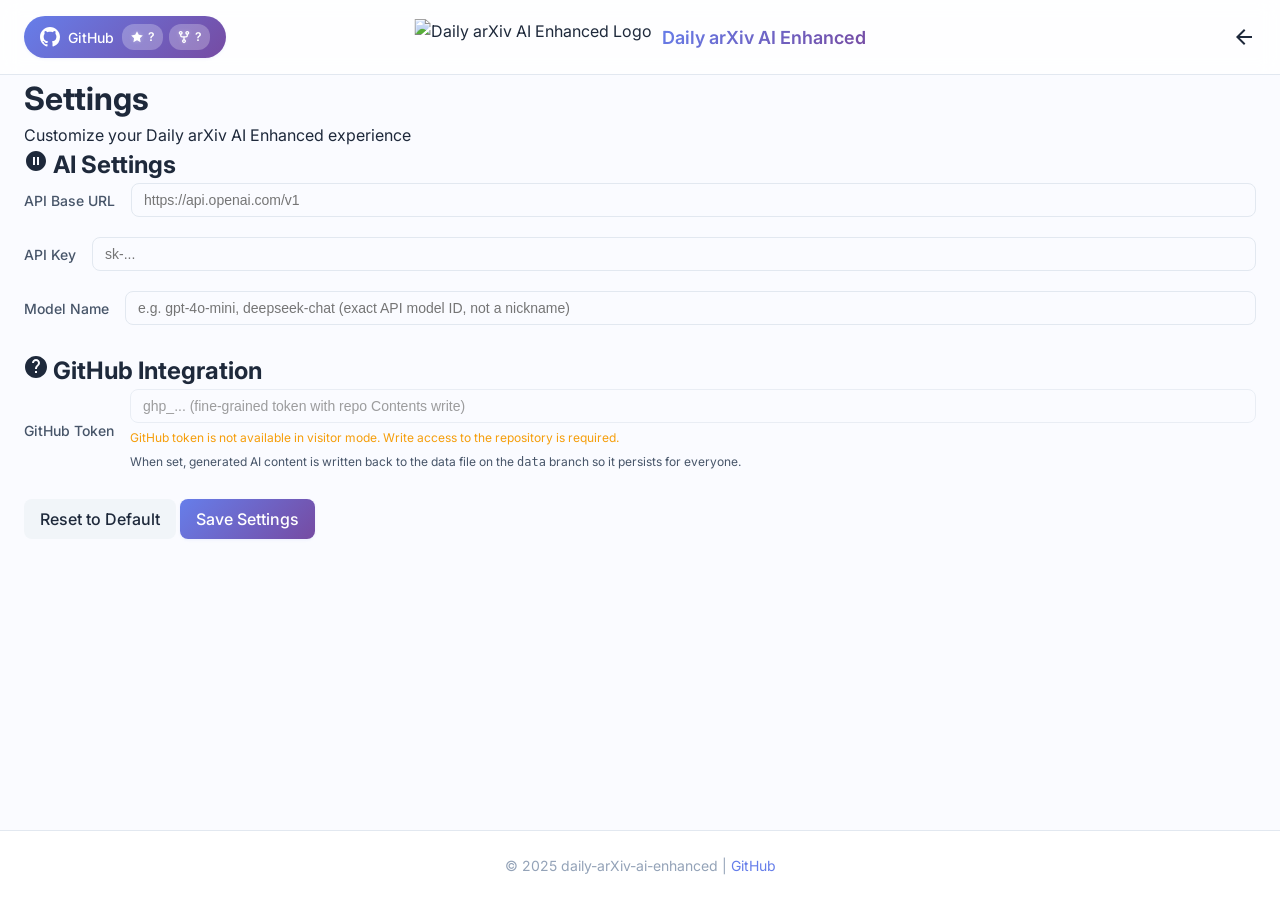
==== commit 962b4b68: "feat: remove interested keywords and authors from settings Co-Authored-By: Claude Sonnet 4.6 <norepl" ====
--- a/settings.html
+++ b/settings.html
@@ -62,11 +62,11 @@
                 </div>
                 
                 <div class="header-controls">
-                    <a href="index.html" class="back-button">
+                    <button onclick="history.back()" class="back-button" title="Back" style="background:none;border:none;cursor:pointer;padding:0;color:inherit;display:flex;align-items:center;">
                         <svg width="24" height="24" viewBox="0 0 24 24" fill="none" xmlns="http://www.w3.org/2000/svg">
                             <path d="M20 11H7.83L13.42 5.41L12 4L4 12L12 20L13.41 18.59L7.83 13H20V11Z" fill="currentColor"/>
                         </svg>
-                    </a>
+                    </button>
                     <button id="logoutButton" onclick="Auth.logout()" class="icon-button" title="Logout" style="border: none; background: transparent; cursor: pointer; color: #e74c3c; display: none;">
                         <svg width="24" height="24" viewBox="0 0 24 24" fill="none" xmlns="http://www.w3.org/2000/svg">
                             <path d="M17 7L15.59 8.41L18.17 11H8V13H18.17L15.59 15.59L17 17L22 12L17 7ZM4 5H12V3H4C2.9 3 2 3.9 2 5V19C2 20.1 2.9 21 4 21H12V19H4V5Z" fill="currentColor"/>
@@ -83,51 +83,7 @@
                     <p>Customize your Daily arXiv AI Enhanced experience</p>
                 </div>
 
-                <div class="settings-content">
-                    <div class="settings-section">
-                        <h2 class="keyword-section-title">
-                            <svg width="24" height="24" viewBox="0 0 24 24" fill="none" xmlns="http://www.w3.org/2000/svg">
-                                <path d="M17.63 5.84C17.27 5.33 16.67 5 16 5L5 5.01C3.9 5.01 3 5.9 3 7V17C3 18.1 3.9 18.99 5 18.99L16 19C16.67 19 17.27 18.67 17.63 18.16L22 12L17.63 5.84ZM16 17H5V7H16L19.55 12L16 17Z" fill="currentColor"/>
-                            </svg>
-                            Interested Keywords
-                        </h2>
-                        <div class="settings-card">
-                            <div class="settings-item">
-                                <div class="tag-selector">
-                                    <div class="selected-tags" id="selectedKeywords">
-                                        <div class="empty-tag-message" id="emptyTagMessage">No keywords added yet. Add some keywords below.</div>
-                                    </div>
-                                    <div class="tag-input-container">
-                                        <input type="text" id="keywordInput" class="settings-input" placeholder="Enter a keyword and press Enter...">
-                                        <button id="addKeyword" class="add-tag-button">Add</button>
-                                    </div>
-                                </div>
-                            </div>
-                        </div>
-                    </div>
-
-                    <div class="settings-section">
-                        <h2 class="keyword-section-title">
-                            <svg width="24" height="24" viewBox="0 0 24 24" fill="none" xmlns="http://www.w3.org/2000/svg">
-                                <path d="M12 12c2.21 0 4-1.79 4-4s-1.79-4-4-4-4 1.79-4 4 1.79 4 4 4zm0 2c-2.67 0-8 1.34-8 4v2h16v-2c0-2.66-5.33-4-8-4z" fill="currentColor"/>
-                            </svg>
-                            Interested Authors
-                        </h2>
-                        <div class="settings-card">
-                            <div class="settings-item">
-                                <div class="tag-selector">
-                                    <div class="selected-tags" id="selectedAuthors">
-                                        <div class="empty-tag-message" id="emptyAuthorMessage">No authors added yet. Add some authors below.</div>
-                                    </div>
-                                    <div class="tag-input-container">
-                                        <input type="text" id="authorInput" class="settings-input" placeholder="Enter an author name and press Enter...">
-                                        <button id="addAuthor" class="add-tag-button">Add</button>
-                                    </div>
-                                </div>
-                            </div>
-                        </div>
-                    </div>
-                </div>
+                <div class="settings-content"></div>
 
                     <div class="settings-section">
                         <h2 class="keyword-section-title">
@@ -147,7 +103,33 @@
                             </div>
                             <div class="settings-item">
                                 <label>Model Name</label>
-                                <input type="text" id="aiModelName" class="settings-input" placeholder="gpt-4o-mini" style="flex:1;margin-left:16px;">
+                                <input type="text" id="aiModelName" class="settings-input" placeholder="e.g. gpt-4o-mini, deepseek-chat (exact API model ID, not a nickname)" style="flex:1;margin-left:16px;">
+                            </div>
+                            <div class="settings-item" id="aiUpdateRow" style="display:none;">
+                                <label></label>
+                                <button id="updateAiBtn" class="button" style="margin-left:16px;" onclick="unlockAiFields()">Update AI Settings</button>
+                            </div>
+                        </div>
+                    </div>
+
+                    <div class="settings-section">
+                        <h2 class="keyword-section-title">
+                            <svg width="24" height="24" viewBox="0 0 24 24" fill="none" xmlns="http://www.w3.org/2000/svg">
+                                <path d="M12 1C5.93 1 1 5.93 1 12s4.93 11 11 11 11-4.93 11-11S18.07 1 12 1zm1 17h-2v-2h2v2zm2.07-7.75l-.9.92C13.45 11.9 13 12.5 13 14h-2v-.5c0-1.1.45-2.1 1.17-2.83l1.24-1.26c.37-.36.59-.86.59-1.41 0-1.1-.9-2-2-2s-2 .9-2 2H8c0-2.21 1.79-4 4-4s4 1.79 4 4c0 .88-.36 1.68-.93 2.25z" fill="currentColor"/>
+                            </svg>
+                            GitHub Integration
+                        </h2>
+                        <div class="settings-card">
+                            <div class="settings-item">
+                                <label style="white-space:nowrap;">GitHub Token</label>
+                                <div style="flex:1;margin-left:16px;">
+                                    <div style="display:flex;gap:8px;align-items:center;">
+                                        <input type="password" id="githubToken" class="settings-input" placeholder="ghp_... (fine-grained token with repo Contents write)" style="flex:1;">
+                                        <button id="updateGithubBtn" class="button" style="display:none;white-space:nowrap;" onclick="unlockGithubField()">Update</button>
+                                    </div>
+                                    <p id="githubVisitorNote" style="display:none;font-size:12px;color:#f59e0b;margin-top:6px;">GitHub token is not available in visitor mode. Write access to the repository is required.</p>
+                                    <p style="font-size:12px;color:var(--text-secondary);margin-top:6px;">When set, generated AI content is written back to the data file on the <code>data</code> branch so it persists for everyone.</p>
+                                </div>
                             </div>
                         </div>
                     </div>
@@ -155,6 +137,19 @@
                 <div class="settings-actions">
                     <button id="resetSettings" class="button">Reset to Default</button>
                     <button id="saveSettings" class="button primary">Save Settings</button>
+                </div>
+
+                <!-- Save confirmation modal -->
+                <div id="saveConfirmModal" style="display:none;position:fixed;inset:0;background:rgba(0,0,0,0.4);z-index:10000;display:none;align-items:center;justify-content:center;">
+                    <div style="background:var(--card-bg-color);border:1px solid var(--border-color);border-radius:12px;padding:28px 32px 24px;max-width:400px;width:90%;box-shadow:0 8px 32px rgba(0,0,0,0.18);">
+                        <h3 style="margin:0 0 10px;font-size:16px;font-weight:700;">Save credentials?</h3>
+                        <p style="margin:0 0 12px;font-size:14px;color:var(--text-secondary);line-height:1.6;">The following will be stored in your browser's local storage:</p>
+                        <div id="saveConfirmDetails" style="background:var(--background-hover);border-radius:8px;padding:10px 14px;font-size:13px;line-height:1.8;margin-bottom:16px;"></div>
+                        <div style="display:flex;gap:8px;">
+                            <button onclick="confirmSaveSettings()" class="button primary" style="flex:1;">Confirm Save</button>
+                            <button onclick="document.getElementById('saveConfirmModal').style.display='none'" class="button" style="flex:1;">Cancel</button>
+                        </div>
+                    </div>
                 </div>
             </div>
         </main>
--- a/css/styles.css
+++ b/css/styles.css
@@ -319,10 +319,12 @@
 .category-label-container {
   display: flex;
   align-items: center;
-  max-width: 1440px; /* 与main容器的max-width相同 */
+  flex-wrap: nowrap;
+  gap: 8px;
+  max-width: 1440px;
   width: 100%;
-  padding: 10px 24px 5px 24px; /* 减少上下内边距 */
-  margin: 0 auto; /* 居中显示 */
+  padding: 10px 24px 5px 24px;
+  margin: 0 auto;
   position: relative;
 }
 
@@ -355,11 +357,11 @@
   gap: 10px;
   -ms-overflow-style: none;
   scrollbar-width: none;
-  width: 100%;
-  justify-content: flex-start; /* 改为左对齐 */
-  flex-wrap: nowrap; /* 禁止换行 */
-  white-space: nowrap; /* 确保内容不会换行 */
-  /* 添加鼠标滚轮横向滚动支持 */
+  flex: 1;
+  min-width: 0;
+  justify-content: flex-start;
+  flex-wrap: nowrap;
+  white-space: nowrap;
   overflow-y: hidden;
 }
 
@@ -377,11 +379,12 @@
   overflow-y: hidden;
 }
 
-/* Text search UI */
+/* Text search UI — pushed to the right in the category row */
 .text-search {
   display: inline-flex;
   align-items: center;
   gap: 8px;
+  margin-left: auto;
   margin-right: 8px;
 }
 
@@ -451,7 +454,8 @@
   display: flex;
   overflow-x: auto;
   gap: 6px;
-  flex: 1;
+  flex: 0 0 auto;
+  max-width: 100%;
   scrollbar-width: none;
 }
 
@@ -560,30 +564,46 @@
 /* ── Topic word picker row ───────────────────────────────────────── */
 .topic-word-picker-row {
   display: flex;
-  align-items: center;
+  flex-direction: column;
+  align-items: stretch;
   max-width: 1440px;
   width: 100%;
   padding: 4px 24px 6px 24px;
   margin: 0 auto;
   position: relative;
-}
-
-.topic-word-picker-label {
+  gap: 6px;
+}
+
+.topic-word-picker-scroll {
+  display: flex;
+  flex-direction: column;
+  gap: 6px;
+  width: 100%;
+}
+
+.topic-words-sub-row {
+  display: flex;
+  align-items: flex-start;
+  gap: 8px;
+  flex-wrap: wrap;
+}
+
+.topic-words-sub-label {
   font-weight: 600;
+  font-size: 12px;
+  letter-spacing: 0.04em;
+  text-transform: uppercase;
+  white-space: nowrap;
+  min-width: 90px;
+  padding-top: 3px;
   background: linear-gradient(135deg, #0ea5e9 0%, #06b6d4 100%);
   -webkit-background-clip: text;
   -webkit-text-fill-color: transparent;
   background-clip: text;
-  white-space: nowrap;
-  min-width: 90px;
-  font-size: 13px;
-  letter-spacing: 0.05em;
-  text-transform: uppercase;
-  margin-right: 8px;
-  opacity: 0.7;
-}
-
-.topic-word-picker-scroll {
+  opacity: 0.85;
+}
+
+.topic-words-sub-tags {
   display: flex;
   flex-wrap: wrap;
   gap: 6px;
@@ -627,14 +647,48 @@
 }
 /* ── End Topics row ──────────────────────────────────────────────── */
 
-.filter-label-container {
-  display: flex;
-  align-items: center;
-  max-width: 1440px; /* 与main容器的max-width相同 */
+/* Nav collapsible */
+.nav-collapsible {
   width: 100%;
-  padding: 10px 24px 5px 24px; /* 与category标签容器保持一致 */
-  margin: 0 auto; /* 居中显示 */
-  position: relative;
+  overflow: hidden;
+  max-height: 300px;
+  transition: max-height 0.25s ease, opacity 0.25s ease;
+  opacity: 1;
+}
+
+.nav-collapsed .nav-collapsible {
+  max-height: 0;
+  opacity: 0;
+  pointer-events: none;
+}
+
+.nav-toggle-btn {
+  flex-shrink: 0;
+  display: inline-flex;
+  align-items: center;
+  gap: 4px;
+  padding: 5px 10px 5px 12px;
+  border-radius: 99px;
+  background: linear-gradient(135deg, #0ea5e9 0%, #06b6d4 100%);
+  border: none;
+  color: white;
+  font-size: 13px;
+  font-weight: 600;
+  cursor: pointer;
+  transition: opacity 0.15s;
+  white-space: nowrap;
+}
+
+.nav-toggle-btn:hover {
+  opacity: 0.85;
+}
+
+.nav-toggle-btn svg {
+  transition: transform 0.25s ease;
+}
+
+.nav-collapsed .nav-toggle-btn svg {
+  transform: rotate(180deg);
 }
 
 .category-button {
@@ -891,6 +945,23 @@
   flex-grow: 1;
   display: flex;
   flex-direction: column;
+}
+
+.paper-card-comment {
+  font-size: 12px;
+  color: var(--text-secondary);
+  font-style: italic;
+  margin-top: -12px;
+  margin-bottom: 12px;
+  overflow: hidden;
+  display: -webkit-box;
+  -webkit-line-clamp: 2;
+  -webkit-box-orient: vertical;
+}
+
+.paper-comment {
+  font-style: italic;
+  color: var(--text-secondary);
 }
 
 .paper-card-summary {
@@ -1356,16 +1427,45 @@
   cursor: not-allowed;
 }
 
-.date-range-selector {
+.date-mode-selector {
   display: flex;
   align-items: center;
   justify-content: center;
-  padding: 12px 0;
+  gap: 0;
+  padding: 12px 0 8px;
   border-top: 1px solid var(--border-color);
+  margin: 16px -24px 0 -24px;
   background-color: rgba(0, 0, 0, 0.02);
-  border-radius: 0 0 var(--radius-md) var(--radius-md);
-  margin: 16px -24px -24px -24px;
-}
+}
+
+.date-mode-btn {
+  padding: 5px 16px;
+  font-size: 13px;
+  font-weight: 500;
+  border: 1px solid var(--border-color);
+  background: var(--card-bg-color);
+  color: var(--text-secondary);
+  cursor: pointer;
+  transition: var(--transition);
+}
+.date-mode-btn:first-child { border-radius: 8px 0 0 8px; }
+.date-mode-btn:last-child  { border-radius: 0 8px 8px 0; border-left: none; }
+.date-mode-btn:not(:first-child):not(:last-child) { border-left: none; }
+.date-mode-btn.active {
+  background: var(--gradient-primary);
+  color: white;
+  border-color: transparent;
+}
+
+.load-multi-btn {
+  display: block;
+  margin: 8px auto 0;
+  font-size: 13px;
+  padding: 6px 20px;
+}
+
+/* keep old toggle styles in case anything references them */
+.date-range-selector { display: none; }
 
 .toggle-switch {
   position: relative;
@@ -1449,10 +1549,9 @@
   }
   
   .category-scroll {
-    padding: 8px 16px;
-    max-width: 100%; /* 在移动端占满宽度 */
-    justify-content: flex-start; /* 在移动端左对齐 */
-    flex-wrap: nowrap; /* 确保不换行 */
+    padding: 8px 0;
+    justify-content: flex-start;
+    flex-wrap: nowrap;
   }
   
   .filter-scroll {
@@ -1568,41 +1667,49 @@
 }
 
 /* 添加对论文索引号和详情部分的样式 */
-.paper-card-index {
-  font-weight: 600;
-  color: white;
-  background: var(--gradient-primary);
-  width: 28px;
-  height: 28px;
-  border-radius: 50%;
-  display: flex;
-  align-items: center;
-  justify-content: center;
-  font-size: 14px;
-  box-shadow: 0 2px 4px rgba(102, 126, 234, 0.2);
-  position: absolute;
-  top: -10px;
-  left: -10px;
-  z-index: 5;
-}
+/* .paper-card-index moved to digest section below */
 
 .paper-sections {
   margin-top: 16px;
-  display: grid;
-  grid-template-columns: repeat(auto-fit, minmax(300px, 1fr));
-  gap: 16px;
+  display: flex;
+  flex-direction: column;
+  gap: 12px;
+}
+
+.ai-controls {
+  display: flex;
+  align-items: center;
+  gap: 10px;
+  margin-top: 20px;
+  flex-wrap: wrap;
 }
 
 .ai-generate-btn {
-  margin-top: 16px;
-  font-size: 13px;
-  padding: 6px 14px;
-  opacity: 0.8;
-}
+  font-size: 14px;
+  padding: 8px 20px;
+  background: linear-gradient(135deg, #667eea, #764ba2);
+  color: #fff;
+  border: none;
+  border-radius: var(--radius-md);
+  cursor: pointer;
+  font-weight: 600;
+  box-shadow: 0 2px 8px rgba(102,126,234,0.4);
+  transition: opacity 0.2s, transform 0.1s;
+}
+
+.ai-generate-btn:hover { opacity: 0.9; transform: translateY(-1px); }
+.ai-generate-btn:active { transform: translateY(0); }
 
 .ai-generate-btn:disabled {
   opacity: 0.5;
   cursor: not-allowed;
+  transform: none;
+}
+
+.ai-prompt-edit-btn {
+  font-size: 13px;
+  padding: 6px 14px;
+  opacity: 0.7;
 }
 
 .ai-generate-error {
@@ -1610,6 +1717,423 @@
   font-size: 12px;
   color: #e74c3c;
   min-height: 16px;
+}
+
+.ai-save-status {
+  font-size: 12px;
+  min-height: 16px;
+  margin-top: 4px;
+}
+.ai-save-status.saving { color: var(--text-secondary); }
+.ai-save-status.saved  { color: #16a34a; }
+.ai-save-status.save-error { color: #e74c3c; }
+
+/* ── Paper card index badge (digest exclude) ─────────────────────── */
+.paper-card-index {
+  position: absolute;
+  top: -10px;
+  left: -10px;
+  z-index: 5;
+  display: inline-flex;
+  align-items: center;
+  height: 26px;
+  min-width: 26px;
+  border-radius: 99px;
+  border: none;
+  background: var(--gradient-primary);
+  color: white;
+  font-weight: 600;
+  box-shadow: 0 2px 4px rgba(102,126,234,0.25);
+  cursor: pointer;
+  overflow: hidden;
+  white-space: nowrap;
+  transition: background 0.2s, box-shadow 0.2s;
+}
+/* Number always occupies exactly 26px so it's centered in the circle */
+.card-idx-num {
+  width: 26px;
+  text-align: center;
+  font-size: 12px;
+  flex-shrink: 0;
+  line-height: 26px;
+}
+.card-idx-action {
+  font-size: 10px;
+  font-weight: 500;
+  max-width: 0;
+  overflow: hidden;
+  opacity: 0;
+  padding-right: 0;
+  transition: max-width 0.2s ease, opacity 0.15s ease, padding-right 0.2s ease;
+}
+.paper-card-index:hover .card-idx-action {
+  max-width: 60px;
+  opacity: 1;
+  padding-right: 8px;
+}
+.paper-card-index.excluded {
+  background: #9ca3af;
+  box-shadow: none;
+}
+
+/* ── Digest nav button ───────────────────────────────────────────── */
+.digest-nav-btn {
+  flex-shrink: 0;
+  display: inline-flex;
+  align-items: center;
+  padding: 5px 8px 5px 10px;
+  border-radius: 99px;
+  background: linear-gradient(135deg, #f59e0b 0%, #ef4444 100%);
+  border: none;
+  color: white;
+  cursor: pointer;
+  white-space: nowrap;
+  transition: opacity 0.15s;
+}
+.digest-nav-btn:hover { opacity: 0.85; }
+.digest-nav-label {
+  font-size: 13px;
+  font-weight: 600;
+  max-width: 0;
+  overflow: hidden;
+  opacity: 0;
+  transition: max-width 0.25s ease, opacity 0.2s ease, margin-left 0.25s ease;
+  margin-left: 0;
+}
+.digest-nav-btn:hover .digest-nav-label {
+  max-width: 120px;
+  opacity: 1;
+  margin-left: 6px;
+}
+/* Generating state — purple, label always visible */
+.digest-nav-btn[data-state="generating"] {
+  background: linear-gradient(135deg, #6366f1 0%, #8b5cf6 100%);
+}
+.digest-nav-btn[data-state="generating"] .digest-nav-label {
+  max-width: 120px;
+  opacity: 1;
+  margin-left: 6px;
+}
+/* Done state — green, label always visible */
+.digest-nav-btn[data-state="result"] {
+  background: linear-gradient(135deg, #10b981 0%, #059669 100%);
+}
+.digest-nav-btn[data-state="result"] .digest-nav-label {
+  max-width: 120px;
+  opacity: 1;
+  margin-left: 6px;
+}
+/* Spinner inside nav button */
+.digest-nav-spinner {
+  width: 13px;
+  height: 13px;
+  border: 2px solid rgba(255,255,255,0.35);
+  border-top-color: white;
+  border-radius: 50%;
+  animation: spinner 0.75s linear infinite;
+  flex-shrink: 0;
+}
+
+/* ── Digest modal overlay ────────────────────────────────────────── */
+.digest-modal-overlay {
+  position: fixed;
+  inset: 0;
+  background: rgba(0,0,0,0.55);
+  z-index: 9999;
+  display: flex;
+  align-items: center;
+  justify-content: center;
+  padding: 20px;
+}
+.digest-modal {
+  background: var(--card-bg-color);
+  border-radius: var(--radius-lg);
+  box-shadow: var(--shadow-lg);
+  width: 100%;
+  max-width: 860px;
+  max-height: 90vh;
+  display: flex;
+  flex-direction: column;
+  overflow: hidden;
+}
+/* intermediate wrapper rendered by JS must propagate flex height */
+#digestModalContent {
+  display: flex;
+  flex-direction: column;
+  flex: 1;
+  min-height: 0;
+  overflow: hidden;
+}
+.digest-modal-header {
+  display: flex;
+  align-items: flex-start;
+  justify-content: space-between;
+  padding: 24px 28px 16px;
+  border-bottom: 1px solid var(--border-color);
+  flex-shrink: 0;
+}
+.digest-modal-title { font-size: 20px; font-weight: 700; margin: 0; }
+.digest-modal-subtitle { font-size: 13px; color: var(--text-secondary); margin: 4px 0 0; }
+.digest-close-btn {
+  background: none;
+  border: none;
+  cursor: pointer;
+  color: var(--text-secondary);
+  padding: 4px;
+  border-radius: 6px;
+  flex-shrink: 0;
+}
+.digest-close-btn:hover { background: var(--background-hover); }
+
+.digest-modal-body {
+  overflow-y: auto;
+  flex: 1;
+  min-height: 0;
+  padding: 20px 28px 28px;
+  display: flex;
+  flex-direction: column;
+  gap: 24px;
+}
+.digest-section { display: flex; flex-direction: column; gap: 10px; }
+.digest-section-head { display: flex; align-items: center; justify-content: space-between; }
+.digest-sec-label { font-size: 12px; font-weight: 700; text-transform: uppercase; letter-spacing: 0.06em; color: var(--text-secondary); }
+.digest-prompt-note { font-weight: 400; text-transform: none; letter-spacing: 0; font-size: 11px; }
+.digest-count { font-size: 12px; color: var(--text-secondary); }
+
+/* ── Digest paper cards ──────────────────────────────────────────── */
+.digest-papers-grid {
+  display: grid;
+  grid-template-columns: repeat(auto-fill, minmax(240px, 1fr));
+  gap: 8px;
+}
+.digest-paper-card {
+  display: flex;
+  align-items: flex-start;
+  gap: 8px;
+  padding: 10px 12px;
+  border: 1px solid var(--border-color);
+  border-radius: var(--radius-sm);
+  cursor: pointer;
+  transition: var(--transition);
+  background: var(--card-bg-color);
+  user-select: none;
+}
+.digest-paper-card:hover { border-color: var(--primary-color); background: var(--background-hover); }
+.digest-paper-card.deselected { opacity: 0.4; }
+.digest-ref-num {
+  font-size: 11px;
+  font-weight: 700;
+  color: var(--primary-color);
+  min-width: 22px;
+  flex-shrink: 0;
+  margin-top: 2px;
+}
+.digest-paper-info { flex: 1; min-width: 0; }
+.digest-paper-title { font-size: 12px; font-weight: 600; line-height: 1.4; display: -webkit-box; -webkit-line-clamp: 2; -webkit-box-orient: vertical; overflow: hidden; }
+.digest-paper-meta { font-size: 11px; color: var(--text-secondary); margin-top: 3px; display: block; }
+.digest-check { font-size: 13px; color: var(--primary-color); flex-shrink: 0; margin-top: 2px; }
+.digest-expand-btn {
+  grid-column: 1 / -1;
+  background: none;
+  border: 1px dashed var(--border-color);
+  border-radius: var(--radius-sm);
+  color: var(--text-secondary);
+  font-size: 13px;
+  padding: 8px;
+  cursor: pointer;
+  transition: var(--transition);
+}
+.digest-expand-btn:hover { border-color: var(--primary-color); color: var(--primary-color); }
+
+/* ── Digest prompt ───────────────────────────────────────────────── */
+.digest-prompt-fixed {
+  background: var(--background-hover);
+  border: 1px solid var(--border-color);
+  border-radius: var(--radius-sm);
+  padding: 12px 14px;
+  font-size: 12px;
+  color: var(--text-secondary);
+  font-family: inherit;
+  line-height: 1.6;
+  white-space: pre-wrap;
+  margin: 0;
+}
+.digest-user-prompt {
+  width: 100%;
+  padding: 10px 12px;
+  border: 1px solid var(--border-color);
+  border-radius: var(--radius-sm);
+  background: var(--card-bg-color);
+  color: var(--text-color);
+  font-family: inherit;
+  font-size: 13px;
+  line-height: 1.5;
+  resize: vertical;
+  box-sizing: border-box;
+  transition: border-color 0.15s;
+}
+.digest-user-prompt:focus { outline: none; border-color: var(--primary-color); }
+
+/* ── Digest actions ──────────────────────────────────────────────── */
+.digest-actions { display: flex; flex-direction: column; gap: 8px; }
+.digest-generate-btn {
+  align-self: flex-start;
+  background: linear-gradient(135deg, #f59e0b 0%, #ef4444 100%);
+  border: none;
+  font-size: 15px;
+  padding: 10px 28px;
+}
+.digest-error { font-size: 12px; color: #e74c3c; min-height: 16px; margin: 0; }
+
+/* ── Digest generating state ─────────────────────────────────────── */
+.digest-generating-body {
+  display: flex;
+  align-items: center;
+  justify-content: center;
+}
+.digest-loading {
+  display: flex;
+  flex-direction: column;
+  align-items: center;
+  gap: 14px;
+  padding: 60px 0;
+  text-align: center;
+}
+.digest-loading-label { font-size: 16px; font-weight: 600; color: var(--text-color); margin: 0; }
+.digest-loading-hint { font-size: 13px; color: var(--text-secondary); margin: 0; }
+
+/* ── Digest result title ─────────────────────────────────────────── */
+.digest-title-row {
+  display: flex;
+  align-items: flex-start;
+  gap: 8px;
+  flex: 1;
+  min-width: 0;
+}
+.digest-title-display {
+  font-size: 20px;
+  font-weight: 700;
+  margin: 0;
+  line-height: 1.3;
+  flex: 1;
+  min-width: 0;
+}
+.digest-rename-btn {
+  background: none;
+  border: none;
+  cursor: pointer;
+  color: var(--text-secondary);
+  font-size: 15px;
+  padding: 2px 4px;
+  flex-shrink: 0;
+  margin-top: 2px;
+}
+.digest-rename-btn:hover { color: var(--primary-color); }
+.digest-title-input {
+  font-size: 20px;
+  font-weight: 700;
+  border: none;
+  border-bottom: 2px solid var(--primary-color);
+  outline: none;
+  background: transparent;
+  color: var(--text-color);
+  width: 100%;
+  padding: 0;
+}
+
+/* ── Digest result footer ────────────────────────────────────────── */
+.digest-result-footer {
+  display: flex;
+  align-items: center;
+  justify-content: space-between;
+  padding: 12px 28px 16px;
+  border-top: 1px solid var(--border-color);
+  flex-shrink: 0;
+  gap: 10px;
+}
+.digest-result-footer-right { display: flex; gap: 8px; }
+.digest-edit-btn { font-size: 13px; }
+.digest-copy-btn { font-size: 13px; }
+
+/* Article typography */
+.digest-article {
+  line-height: 1.8;
+  font-size: 15px;
+  color: var(--text-color);
+}
+.digest-article h1 { font-size: 22px; font-weight: 700; margin: 24px 0 8px; }
+.digest-article h2 { font-size: 18px; font-weight: 700; margin: 28px 0 10px; padding-bottom: 6px; border-bottom: 2px solid var(--border-color); }
+.digest-article h3 { font-size: 16px; font-weight: 600; margin: 20px 0 8px; }
+.digest-article p { margin: 0 0 14px; }
+.digest-article ul { margin: 0 0 14px; padding-left: 22px; }
+.digest-article li { margin-bottom: 6px; }
+.digest-article strong { font-weight: 700; }
+.digest-article sup.cite { font-size: 10px; color: var(--primary-color); }
+.digest-article sup.cite a { color: inherit; text-decoration: none; }
+.digest-article sup.cite a:hover { text-decoration: underline; }
+
+/* References */
+.digest-references { border-top: 1px solid var(--border-color); padding-top: 16px; }
+.digest-references h3 { font-size: 14px; font-weight: 700; text-transform: uppercase; letter-spacing: 0.05em; color: var(--text-secondary); margin: 0 0 12px; }
+.digest-references ol { padding-left: 20px; margin: 0; }
+.digest-references li { font-size: 13px; margin-bottom: 8px; line-height: 1.5; }
+.digest-references a { color: var(--primary-color); text-decoration: none; font-weight: 500; }
+.digest-references a:hover { text-decoration: underline; }
+.digest-ref-meta { font-size: 12px; color: var(--text-secondary); }
+
+/* ── Exclude button in paper modal ──────────────────────────────── */
+.paper-footer-center {
+  display: flex;
+  align-items: center;
+  justify-content: center;
+}
+.digest-exclude-modal-btn {
+  display: inline-flex;
+  align-items: center;
+  gap: 5px;
+  margin: 8px 0;
+  padding: 4px 12px;
+  font-size: 12px;
+  border-radius: 99px;
+  border: 1px solid var(--border-color);
+  background: transparent;
+  color: var(--text-secondary);
+  cursor: pointer;
+  transition: var(--transition);
+}
+.digest-exclude-modal-btn:hover { border-color: #e74c3c; color: #e74c3c; }
+.digest-exclude-modal-btn.excluded { border-color: var(--primary-color); color: var(--primary-color); }
+
+.prompt-suffix-area {
+  margin-top: 12px;
+  padding: 12px;
+  background: var(--bg-secondary, #f8f9fa);
+  border: 1px solid var(--border-color);
+  border-radius: var(--radius-md);
+}
+
+.prompt-suffix-hint {
+  font-size: 12px;
+  color: var(--text-secondary);
+  margin-bottom: 8px;
+}
+
+.prompt-suffix-input {
+  width: 100%;
+  padding: 8px 10px;
+  border: 1px solid var(--border-color);
+  border-radius: var(--radius-sm, 4px);
+  font-size: 13px;
+  resize: vertical;
+  box-sizing: border-box;
+  background: var(--bg-primary, #fff);
+  color: var(--text-primary);
+}
+
+.ai-prompt-save-btn {
+  margin-top: 8px;
+  font-size: 12px;
+  padding: 4px 12px;
 }
 
 .paper-section {
@@ -2299,6 +2823,16 @@
   top: -12px;
   left: -12px;
   z-index: 5;
+  border: none;
+  cursor: pointer;
+  transition: background 0.2s;
+}
+.paper-index-badge.excluded {
+  background: #9ca3af;
+  box-shadow: none;
+}
+.paper-index-badge:hover {
+  opacity: 0.85;
 }
 
 /* Random paper indicator */
@@ -2548,6 +3082,268 @@
   align-items: center;
 }
 
+/* ── Saved Digests panel (overlay in index.html) ────────────────── */
+.digests-panel-overlay {
+  position: fixed;
+  inset: 0;
+  background: rgba(0,0,0,0.45);
+  z-index: 9999;
+  display: flex;
+  align-items: stretch;
+  justify-content: flex-end;
+}
+.digests-panel {
+  background: var(--card-bg-color);
+  width: min(380px, 100vw);
+  height: 100%;
+  display: flex;
+  flex-direction: column;
+  box-shadow: -4px 0 24px rgba(0,0,0,0.15);
+}
+.digests-panel-header {
+  display: flex;
+  align-items: flex-start;
+  justify-content: space-between;
+  padding: 24px 28px 16px;
+  border-bottom: 1px solid var(--border-color);
+  flex-shrink: 0;
+}
+.digests-panel-body {
+  flex: 1;
+  min-height: 0;
+  overflow-y: auto;
+  padding: 8px 10px 24px;
+  display: flex;
+  flex-direction: column;
+  gap: 4px;
+}
+
+/* Compact digest card in panel */
+.digest-compact-card {
+  border-radius: var(--radius-sm);
+  padding: 9px 12px;
+  cursor: pointer;
+  transition: background 0.15s;
+  border-bottom: 1px solid var(--border-color);
+}
+.digest-compact-card:last-child { border-bottom: none; }
+.digest-compact-card:hover { background: var(--background-hover); }
+.digest-compact-meta {
+  display: flex;
+  align-items: center;
+  gap: 6px;
+  margin-bottom: 3px;
+}
+.digest-compact-title {
+  font-size: 13px;
+  font-weight: 600;
+  margin: 0 0 3px;
+  line-height: 1.35;
+  color: var(--text-color);
+}
+.digest-compact-preview {
+  font-size: 11px;
+  color: var(--text-secondary);
+  margin: 0;
+  line-height: 1.45;
+  display: -webkit-box;
+  -webkit-line-clamp: 2;
+  -webkit-box-orient: vertical;
+  overflow: hidden;
+}
+
+/* Digest view modal — sits above the digests panel */
+#digestViewModal {
+  z-index: 10001;
+  backdrop-filter: blur(4px);
+  -webkit-backdrop-filter: blur(4px);
+}
+#digestViewModal .digest-modal {
+  max-width: min(1200px, 96vw);
+  max-height: 95vh;
+}
+
+/* Digest view modal layout */
+#digestViewContent {
+  display: flex;
+  flex-direction: column;
+  flex: 1;
+  min-height: 0;
+  overflow: hidden;
+}
+.digest-view-header {
+  display: flex;
+  align-items: flex-start;
+  justify-content: space-between;
+  padding: 22px 28px 16px;
+  border-bottom: 1px solid var(--border-color);
+  flex-shrink: 0;
+  gap: 12px;
+}
+.digest-view-header-left { flex: 1; min-width: 0; }
+.digest-view-meta { font-size: 12px; color: var(--text-secondary); margin: 0 0 6px; }
+.digest-view-title { font-size: 20px; font-weight: 700; margin: 0; line-height: 1.3; }
+.digest-view-body {
+  flex: 1;
+  min-height: 0;
+  overflow-y: auto;
+  padding: 20px 28px 28px;
+}
+.digest-view-footer {
+  display: flex;
+  align-items: center;
+  justify-content: space-between;
+  padding: 12px 28px 16px;
+  border-top: 1px solid var(--border-color);
+  flex-shrink: 0;
+  gap: 8px;
+}
+.digest-view-nav {
+  display: flex;
+  gap: 6px;
+}
+.digest-view-nav-btn { font-size: 13px; padding: 5px 12px; }
+.digest-view-nav-btn:disabled { opacity: 0.35; cursor: default; }
+
+/* ── Digests page ────────────────────────────────────────────────── */
+.digests-page {
+  padding: 32px 20px 60px;
+}
+.digests-container {
+  max-width: 800px;
+  margin: 0 auto;
+  display: flex;
+  flex-direction: column;
+  gap: 32px;
+}
+.digests-page-header {
+  display: flex;
+  align-items: flex-start;
+  justify-content: space-between;
+  gap: 16px;
+}
+.digests-page-title {
+  font-size: 26px;
+  font-weight: 700;
+  margin: 0 0 4px;
+}
+.digests-page-sub {
+  font-size: 14px;
+  color: var(--text-secondary);
+  margin: 0;
+}
+.digests-list {
+  display: flex;
+  flex-direction: column;
+  gap: 48px;
+}
+.digests-empty {
+  display: flex;
+  flex-direction: column;
+  align-items: center;
+  gap: 12px;
+  padding: 80px 0;
+  color: var(--text-secondary);
+  text-align: center;
+}
+.digests-empty svg { opacity: 0.35; }
+.digests-empty-title { font-size: 18px; font-weight: 600; margin: 0; color: var(--text-color); }
+.digests-empty-sub { font-size: 14px; margin: 0; }
+
+.digest-entry {
+  border: 1px solid var(--border-color);
+  border-radius: var(--radius-lg);
+  padding: 0 0 32px;
+  background: var(--card-bg-color);
+  box-shadow: var(--shadow-sm);
+  overflow: hidden;
+}
+.digest-entry-header {
+  display: flex;
+  align-items: center;
+  justify-content: space-between;
+  gap: 12px;
+  padding: 14px 24px;
+  background: var(--background-secondary);
+  border-bottom: 1px solid var(--border-color);
+  position: sticky;
+  top: 0;
+  z-index: 2;
+}
+.digest-entry-title,
+.digest-entry-title-input,
+.digest-article,
+.digest-references {
+  padding-left: 24px;
+  padding-right: 24px;
+}
+.digest-entry-title { padding-top: 20px; }
+.digest-entry-meta {
+  display: flex;
+  align-items: center;
+  gap: 10px;
+  flex-wrap: wrap;
+}
+.digest-entry-time {
+  font-size: 13px;
+  color: var(--text-secondary);
+}
+.digest-entry-badge {
+  font-size: 11px;
+  font-weight: 600;
+  background: var(--background-secondary);
+  color: var(--text-secondary);
+  border-radius: 99px;
+  padding: 2px 8px;
+  text-transform: uppercase;
+  letter-spacing: 0.04em;
+}
+.digest-entry-actions {
+  display: flex;
+  gap: 6px;
+  flex-shrink: 0;
+}
+.digest-entry-copy-btn { font-size: 12px; padding: 4px 12px; }
+.digest-entry-delete-btn {
+  font-size: 12px;
+  padding: 4px 12px;
+  color: #e74c3c;
+  border-color: #fecaca;
+}
+.digest-entry-delete-btn:hover { background: #fef2f2; }
+
+.digest-entry-title {
+  font-size: 22px;
+  font-weight: 700;
+  margin: 0 0 20px;
+  line-height: 1.3;
+  cursor: pointer;
+  display: flex;
+  align-items: baseline;
+  gap: 6px;
+}
+.digest-title-edit-hint {
+  font-size: 14px;
+  color: var(--text-secondary);
+  opacity: 0;
+  transition: opacity 0.15s;
+  font-weight: 400;
+}
+.digest-entry-title:hover .digest-title-edit-hint { opacity: 1; }
+.digest-entry-title-input {
+  font-size: 22px;
+  font-weight: 700;
+  border: none;
+  border-bottom: 2px solid var(--primary-color);
+  outline: none;
+  background: transparent;
+  color: var(--text-color);
+  width: 100%;
+  padding: 0 0 2px;
+  margin-bottom: 20px;
+  display: block;
+}
+
 .footer-left {
   display: flex;
   align-items: center;
